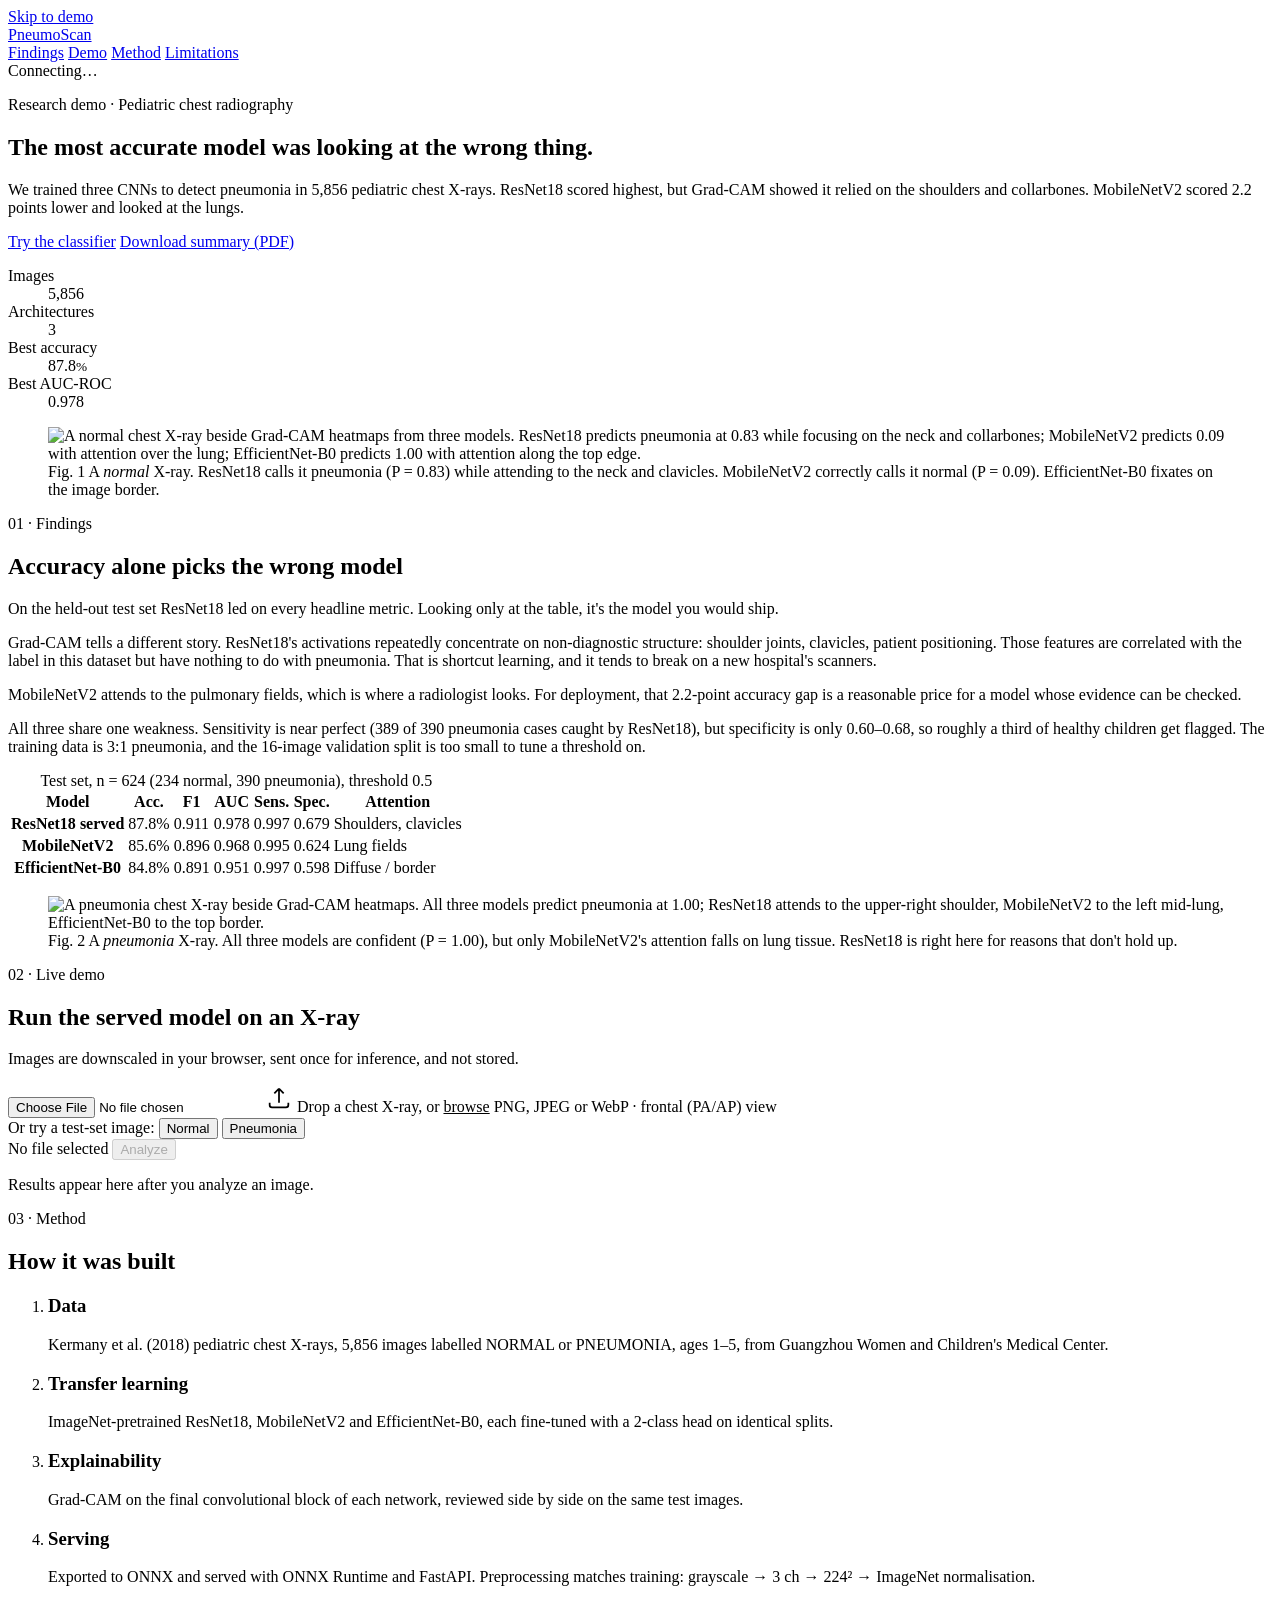
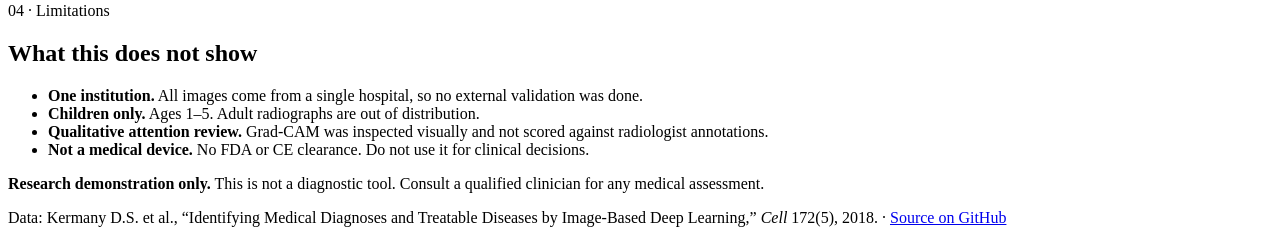
==== public/index.html @ 063555b5 "Ship trained ResNet18, redesign landing page, deploy on Vercel - Replace 7 KB placeholder with the r" ====
<!DOCTYPE html>
<html lang="en">
<head>
    <meta charset="UTF-8">
    <meta name="viewport" content="width=device-width, initial-scale=1">
    <title>PneumoScan — Accuracy vs. Interpretability in Chest X-Ray CNNs</title>
    <meta name="description" content="A comparison of ResNet18, MobileNetV2 and EfficientNet-B0 for pediatric pneumonia screening, and what Grad-CAM reveals about where each model looks.">
    <meta property="og:title" content="The most accurate model was looking at the wrong thing">
    <meta property="og:description" content="ResNet18 vs MobileNetV2 vs EfficientNet-B0 on 5,856 pediatric chest X-rays, audited with Grad-CAM.">
    <meta property="og:image" content="/images/gradcam_normal_example.webp">
    <meta name="theme-color" content="#f6f5f1">
    <link rel="icon" href="data:image/svg+xml,%3Csvg xmlns='http://www.w3.org/2000/svg' viewBox='0 0 32 32'%3E%3Crect width='32' height='32' rx='7' fill='%2316181d'/%3E%3Cpath d='M16 7v18M10 11c-3 2-4 8-2 12M22 11c3 2 4 8 2 12' stroke='%23f6f5f1' stroke-width='2' fill='none' stroke-linecap='round'/%3E%3C/svg%3E">
    <link rel="preconnect" href="https://fonts.googleapis.com">
    <link rel="preconnect" href="https://fonts.gstatic.com" crossorigin>
    <link href="https://fonts.googleapis.com/css2?family=IBM+Plex+Mono:wght@400;500&family=IBM+Plex+Sans:wght@400;500;600&family=Newsreader:opsz,wght@6..72,400;6..72,500&display=swap" rel="stylesheet">
    <link rel="stylesheet" href="/style.css">
</head>
<body>
    <a class="skip" href="#demo">Skip to demo</a>

    <header class="nav">
        <div class="wrap nav-inner">
            <a class="wordmark" href="#top">PneumoScan</a>
            <nav aria-label="Sections">
                <a href="#findings">Findings</a>
                <a href="#demo">Demo</a>
                <a href="#method">Method</a>
                <a href="#limitations">Limitations</a>
            </nav>
            <div class="status" id="status" role="status">
                <span class="dot"></span><span class="status-text">Connecting…</span>
            </div>
        </div>
    </header>

    <main id="top">
        <section class="hero wrap">
            <p class="eyebrow">Research demo · Pediatric chest radiography</p>
            <h1>The most accurate model was looking at the wrong&nbsp;thing.</h1>
            <p class="lede">
                We trained three CNNs to detect pneumonia in 5,856 pediatric chest X-rays.
                ResNet18 scored highest, but Grad-CAM showed it relied on the shoulders and
                collarbones. MobileNetV2 scored 2.2 points lower and looked at the lungs.
            </p>
            <div class="actions">
                <a class="btn btn-primary" href="#demo">Try the classifier</a>
                <a class="btn btn-ghost" href="/project_summary.pdf" download>Download summary (PDF)</a>
            </div>

            <dl class="stats">
                <div><dt>Images</dt><dd>5,856</dd></div>
                <div><dt>Architectures</dt><dd>3</dd></div>
                <div><dt>Best accuracy</dt><dd>87.8<small>%</small></dd></div>
                <div><dt>Best AUC-ROC</dt><dd>0.978</dd></div>
            </dl>
        </section>

        <figure class="figure wrap">
            <div class="plate">
                <img src="/images/gradcam_normal_example.webp" width="2380" height="420"
                     alt="A normal chest X-ray beside Grad-CAM heatmaps from three models. ResNet18 predicts pneumonia at 0.83 while focusing on the neck and collarbones; MobileNetV2 predicts 0.09 with attention over the lung; EfficientNet-B0 predicts 1.00 with attention along the top edge.">
            </div>
            <figcaption>
                <span class="fig-no">Fig. 1</span>
                A <em>normal</em> X-ray. ResNet18 calls it pneumonia (P = 0.83) while attending to the neck and
                clavicles. MobileNetV2 correctly calls it normal (P = 0.09). EfficientNet-B0 fixates on the image border.
            </figcaption>
        </figure>

        <section class="section wrap" id="findings">
            <header class="section-head">
                <p class="eyebrow">01 · Findings</p>
                <h2>Accuracy alone picks the wrong model</h2>
            </header>

            <div class="cols">
                <div class="prose">
                    <p>
                        On the held-out test set ResNet18 led on every headline metric. Looking only
                        at the table, it's the model you would ship.
                    </p>
                    <p>
                        Grad-CAM tells a different story. ResNet18's activations repeatedly concentrate
                        on non-diagnostic structure: shoulder joints, clavicles, patient positioning.
                        Those features are correlated with the label in this dataset but have nothing to
                        do with pneumonia. That is shortcut learning, and it tends to break on a new hospital's scanners.
                    </p>
                    <p>
                        MobileNetV2 attends to the pulmonary fields, which is where a radiologist looks.
                        For deployment, that 2.2-point accuracy gap is a reasonable price for a model
                        whose evidence can be checked.
                    </p>
                    <p>
                        All three share one weakness. Sensitivity is near perfect (389 of 390 pneumonia
                        cases caught by ResNet18), but specificity is only 0.60–0.68, so roughly a third of
                        healthy children get flagged. The training data is 3:1 pneumonia, and the 16-image
                        validation split is too small to tune a threshold on.
                    </p>
                </div>

                <div class="table-scroll">
                    <table>
                        <caption>Test set, n = 624 (234 normal, 390 pneumonia), threshold 0.5</caption>
                        <thead>
                            <tr><th scope="col">Model</th><th scope="col" class="num">Acc.</th><th scope="col" class="num">F1</th><th scope="col" class="num">AUC</th><th scope="col" class="num">Sens.</th><th scope="col" class="num">Spec.</th><th scope="col">Attention</th></tr>
                        </thead>
                        <tbody>
                            <tr>
                                <th scope="row">ResNet18 <span class="tag">served</span></th>
                                <td class="num">87.8%</td><td class="num">0.911</td><td class="num">0.978</td><td class="num">0.997</td><td class="num">0.679</td>
                                <td><span class="pill pill-bad">Shoulders, clavicles</span></td>
                            </tr>
                            <tr>
                                <th scope="row">MobileNetV2</th>
                                <td class="num">85.6%</td><td class="num">0.896</td><td class="num">0.968</td><td class="num">0.995</td><td class="num">0.624</td>
                                <td><span class="pill pill-good">Lung fields</span></td>
                            </tr>
                            <tr>
                                <th scope="row">EfficientNet-B0</th>
                                <td class="num">84.8%</td><td class="num">0.891</td><td class="num">0.951</td><td class="num">0.997</td><td class="num">0.598</td>
                                <td><span class="pill pill-mid">Diffuse / border</span></td>
                            </tr>
                        </tbody>
                    </table>
                </div>
            </div>

            <figure class="figure">
                <div class="plate">
                    <img src="/images/gradcam_pneumonia_example.webp" width="2383" height="486" loading="lazy"
                         alt="A pneumonia chest X-ray beside Grad-CAM heatmaps. All three models predict pneumonia at 1.00; ResNet18 attends to the upper-right shoulder, MobileNetV2 to the left mid-lung, EfficientNet-B0 to the top border.">
                </div>
                <figcaption>
                    <span class="fig-no">Fig. 2</span>
                    A <em>pneumonia</em> X-ray. All three models are confident (P = 1.00), but only MobileNetV2's
                    attention falls on lung tissue. ResNet18 is right here for reasons that don't hold up.
                </figcaption>
            </figure>
        </section>

        <section class="section section-alt" id="demo">
            <div class="wrap">
                <header class="section-head">
                    <p class="eyebrow">02 · Live demo</p>
                    <h2>Run the served model on an X-ray</h2>
                    <p class="section-sub">Images are downscaled in your browser, sent once for inference, and not stored.</p>
                </header>

                <div class="notice" id="placeholder-notice" hidden>
                    <strong>Demo weights.</strong> This deployment runs a lightweight placeholder model, so its outputs
                    don't reflect the trained ResNet18. Treat results as a UI walkthrough.
                </div>

                <div class="demo">
                    <div class="panel">
                        <label class="drop" id="drop" for="file">
                            <input type="file" id="file" accept="image/png,image/jpeg,image/webp">
                            <span class="drop-empty" id="drop-empty">
                                <svg width="28" height="28" viewBox="0 0 24 24" fill="none" stroke="currentColor" stroke-width="1.5" aria-hidden="true"><path d="M12 16V4m0 0-4 4m4-4 4 4M4 16v2a2 2 0 0 0 2 2h12a2 2 0 0 0 2-2v-2"/></svg>
                                <span class="drop-title">Drop a chest X-ray, or <u>browse</u></span>
                                <span class="drop-hint">PNG, JPEG or WebP · frontal (PA/AP) view</span>
                            </span>
                            <img id="preview" alt="Selected X-ray preview" hidden>
                        </label>
                        <div class="samples">
                            <span>Or try a test-set image:</span>
                            <button type="button" class="link-btn" data-sample="normal">Normal</button>
                            <button type="button" class="link-btn" data-sample="pneumonia">Pneumonia</button>
                        </div>
                        <div class="panel-foot">
                            <span class="file-name" id="file-name">No file selected</span>
                            <button type="button" class="btn btn-ghost btn-sm" id="clear" hidden>Clear</button>
                            <button type="button" class="btn btn-primary btn-sm" id="analyze" disabled>Analyze</button>
                        </div>
                    </div>

                    <div class="panel result" id="result" aria-live="polite">
                        <p class="result-empty" id="result-empty">Results appear here after you analyze an image.</p>
                        <div id="result-body" hidden>
                            <p class="result-label">Model output · ResNet18</p>
                            <p class="verdict" id="verdict">—</p>
                            <p class="verdict-note" id="verdict-note"></p>

                            <div class="meter" role="img" id="meter" aria-label="">
                                <div class="meter-track">
                                    <span class="meter-marker" id="meter-marker"></span>
                                </div>
                                <div class="meter-scale"><span style="left:0">0</span><span style="left:35%">0.35</span><span style="left:70%">0.70</span><span style="left:100%">1</span></div>
                            </div>

                            <dl class="probs">
                                <div><dt>P(pneumonia)</dt><dd id="p-pneu">—</dd></div>
                                <div><dt>P(normal)</dt><dd id="p-norm">—</dd></div>
                                <div><dt>Round trip</dt><dd id="latency">—</dd></div>
                            </dl>
                            <p class="fine">Not a diagnosis. Thresholds (0.35 / 0.70) are illustrative and not clinically calibrated.</p>
                        </div>
                        <p class="error" id="error" role="alert" hidden></p>
                    </div>
                </div>
            </div>
        </section>

        <section class="section wrap" id="method">
            <header class="section-head">
                <p class="eyebrow">03 · Method</p>
                <h2>How it was built</h2>
            </header>
            <ol class="steps">
                <li>
                    <h3>Data</h3>
                    <p>Kermany et al. (2018) pediatric chest X-rays, 5,856 images labelled NORMAL or PNEUMONIA, ages 1–5, from Guangzhou Women and Children's Medical Center.</p>
                </li>
                <li>
                    <h3>Transfer learning</h3>
                    <p>ImageNet-pretrained ResNet18, MobileNetV2 and EfficientNet-B0, each fine-tuned with a 2-class head on identical splits.</p>
                </li>
                <li>
                    <h3>Explainability</h3>
                    <p>Grad-CAM on the final convolutional block of each network, reviewed side by side on the same test images.</p>
                </li>
                <li>
                    <h3>Serving</h3>
                    <p>Exported to ONNX and served with ONNX Runtime and FastAPI. Preprocessing matches training: grayscale → 3 ch → 224² → ImageNet normalisation.</p>
                </li>
            </ol>
        </section>

        <section class="section wrap" id="limitations">
            <header class="section-head">
                <p class="eyebrow">04 · Limitations</p>
                <h2>What this does not show</h2>
            </header>
            <ul class="limits">
                <li><strong>One institution.</strong> All images come from a single hospital, so no external validation was done.</li>
                <li><strong>Children only.</strong> Ages 1–5. Adult radiographs are out of distribution.</li>
                <li><strong>Qualitative attention review.</strong> Grad-CAM was inspected visually and not scored against radiologist annotations.</li>
                <li><strong>Not a medical device.</strong> No FDA or CE clearance. Do not use it for clinical decisions.</li>
            </ul>
        </section>
    </main>

    <footer class="footer">
        <div class="wrap footer-inner">
            <p>
                <strong>Research demonstration only.</strong> This is not a diagnostic tool. Consult a qualified clinician for any medical assessment.
            </p>
            <p class="cite">
                Data: Kermany D.S. et al., “Identifying Medical Diagnoses and Treatable Diseases by Image-Based Deep Learning,” <em>Cell</em> 172(5), 2018.
                · <a href="https://github.com/Prathamesh250205/PneumoScan-CNN">Source on GitHub</a>
            </p>
        </div>
    </footer>

    <script src="/script.js"></script>
</body>
</html>
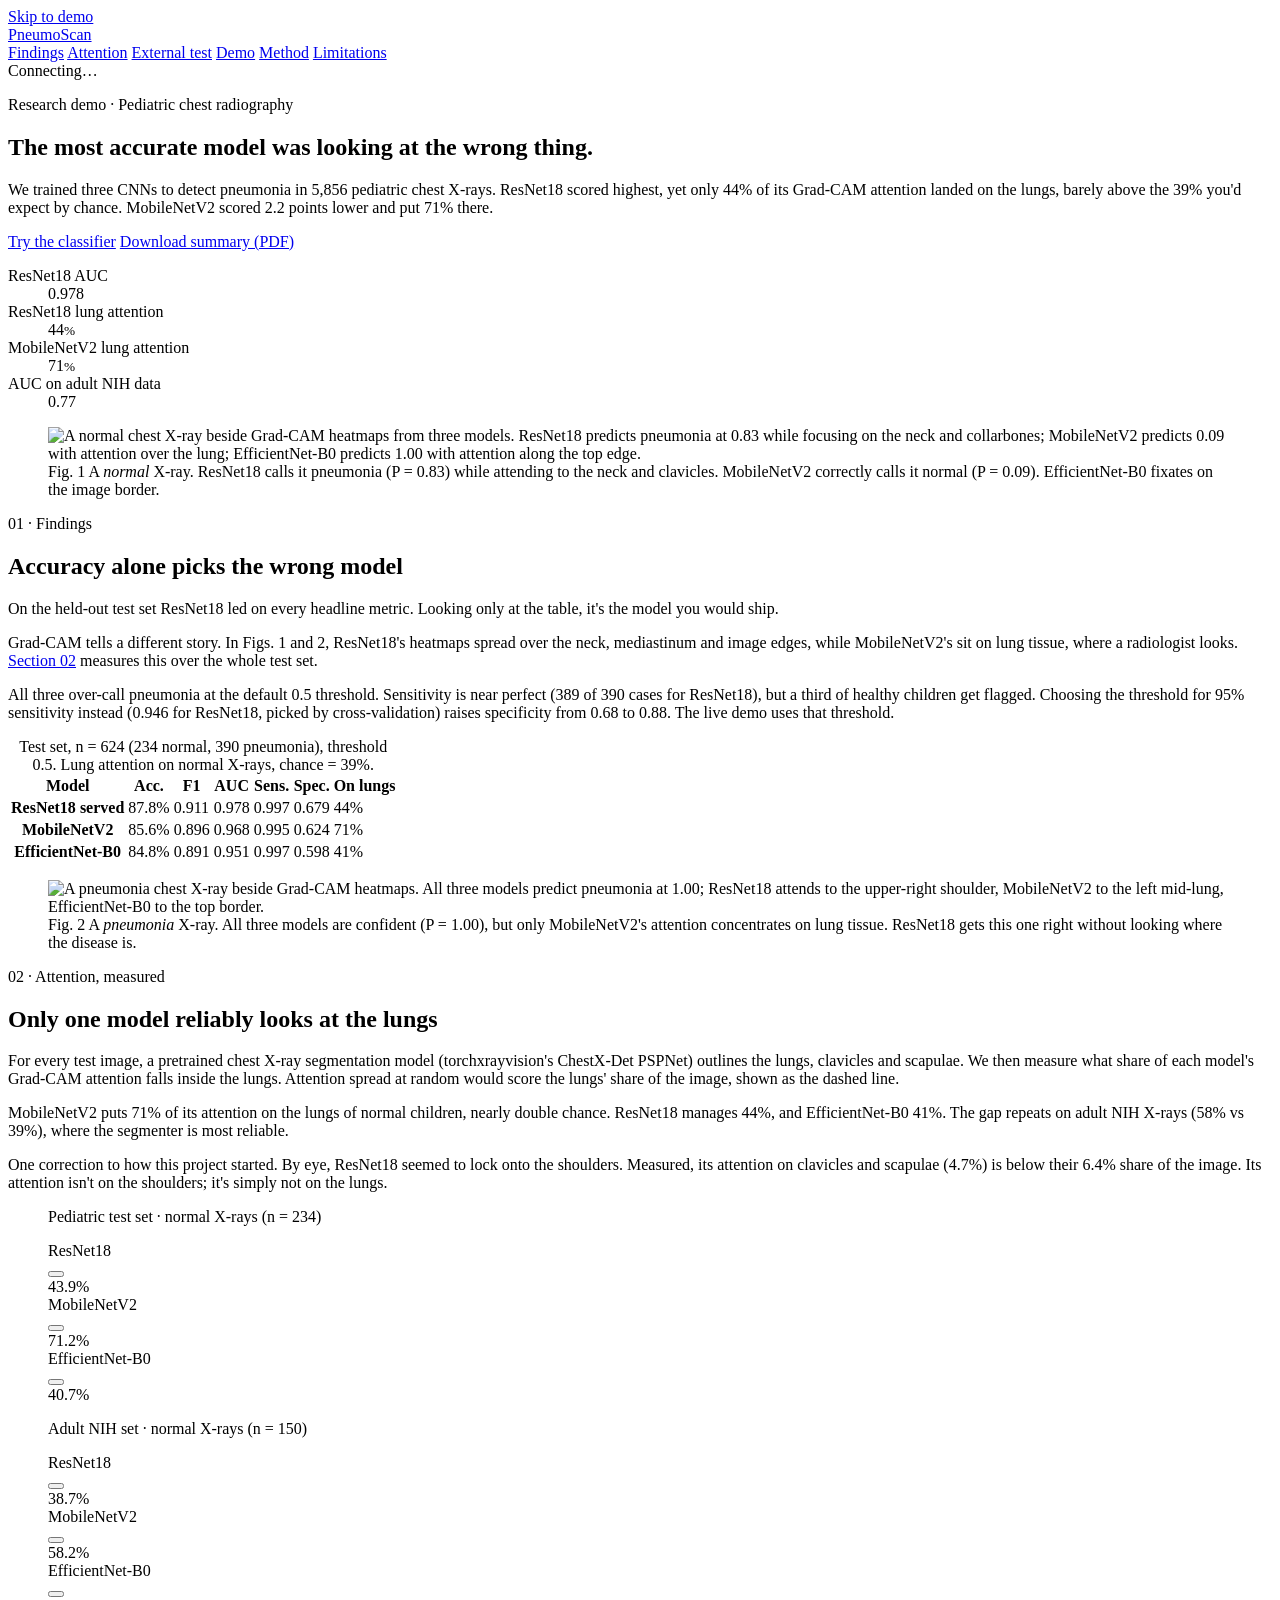
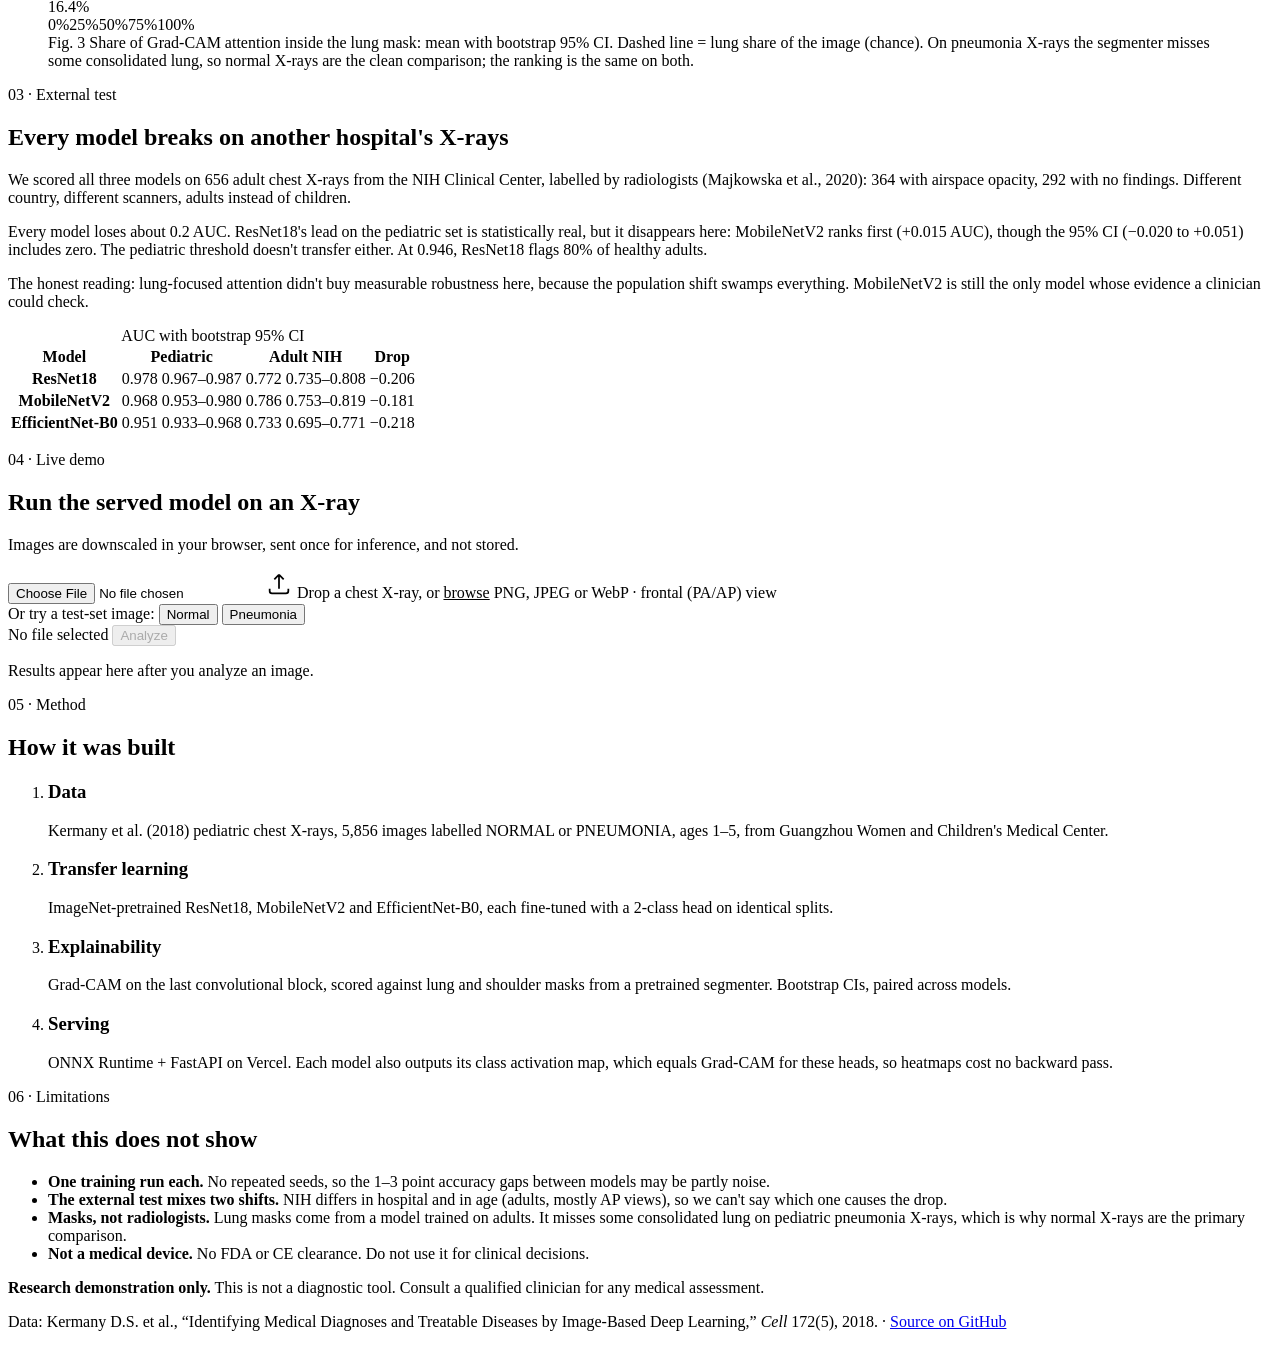
==== commit 63b55ab1: "Measure Grad-CAM lung attention and add NIH external test - scripts/gradcam_overlap.py: share of Gra" ====
--- a/public/index.html
+++ b/public/index.html
@@ -23,6 +23,8 @@
             <a class="wordmark" href="#top">PneumoScan</a>
             <nav aria-label="Sections">
                 <a href="#findings">Findings</a>
+                <a href="#attention">Attention</a>
+                <a href="#external">External test</a>
                 <a href="#demo">Demo</a>
                 <a href="#method">Method</a>
                 <a href="#limitations">Limitations</a>
@@ -39,8 +41,8 @@
             <h1>The most accurate model was looking at the wrong&nbsp;thing.</h1>
             <p class="lede">
                 We trained three CNNs to detect pneumonia in 5,856 pediatric chest X-rays.
-                ResNet18 scored highest, but Grad-CAM showed it relied on the shoulders and
-                collarbones. MobileNetV2 scored 2.2 points lower and looked at the lungs.
+                ResNet18 scored highest, yet only 44% of its Grad-CAM attention landed on the lungs,
+                barely above the 39% you'd expect by chance. MobileNetV2 scored 2.2 points lower and put 71% there.
             </p>
             <div class="actions">
                 <a class="btn btn-primary" href="#demo">Try the classifier</a>
@@ -48,10 +50,10 @@
             </div>
 
             <dl class="stats">
-                <div><dt>Images</dt><dd>5,856</dd></div>
-                <div><dt>Architectures</dt><dd>3</dd></div>
-                <div><dt>Best accuracy</dt><dd>87.8<small>%</small></dd></div>
-                <div><dt>Best AUC-ROC</dt><dd>0.978</dd></div>
+                <div><dt>ResNet18 AUC</dt><dd>0.978</dd></div>
+                <div><dt>ResNet18 lung attention</dt><dd>44<small>%</small></dd></div>
+                <div><dt>MobileNetV2 lung attention</dt><dd>71<small>%</small></dd></div>
+                <div><dt>AUC on adult NIH data</dt><dd>0.77</dd></div>
             </dl>
         </section>
 
@@ -80,45 +82,39 @@
                         at the table, it's the model you would ship.
                     </p>
                     <p>
-                        Grad-CAM tells a different story. ResNet18's activations repeatedly concentrate
-                        on non-diagnostic structure: shoulder joints, clavicles, patient positioning.
-                        Those features are correlated with the label in this dataset but have nothing to
-                        do with pneumonia. That is shortcut learning, and it tends to break on a new hospital's scanners.
-                    </p>
-                    <p>
-                        MobileNetV2 attends to the pulmonary fields, which is where a radiologist looks.
-                        For deployment, that 2.2-point accuracy gap is a reasonable price for a model
-                        whose evidence can be checked.
-                    </p>
-                    <p>
-                        All three share one weakness. Sensitivity is near perfect (389 of 390 pneumonia
-                        cases caught by ResNet18), but specificity is only 0.60–0.68, so roughly a third of
-                        healthy children get flagged. The training data is 3:1 pneumonia, and the 16-image
-                        validation split is too small to tune a threshold on.
+                        Grad-CAM tells a different story. In Figs. 1 and 2, ResNet18's heatmaps spread over the
+                        neck, mediastinum and image edges, while MobileNetV2's sit on lung tissue, where a
+                        radiologist looks. <a href="#attention">Section 02</a> measures this over the whole test set.
+                    </p>
+                    <p>
+                        All three over-call pneumonia at the default 0.5 threshold. Sensitivity is near perfect
+                        (389 of 390 cases for ResNet18), but a third of healthy children get flagged. Choosing the
+                        threshold for 95% sensitivity instead (0.946 for ResNet18, picked by cross-validation)
+                        raises specificity from 0.68 to 0.88. The live demo uses that threshold.
                     </p>
                 </div>
 
                 <div class="table-scroll">
                     <table>
-                        <caption>Test set, n = 624 (234 normal, 390 pneumonia), threshold 0.5</caption>
+                        <caption>Test set, n = 624 (234 normal, 390 pneumonia), threshold 0.5. Lung attention on normal X-rays, chance = 39%.</caption>
                         <thead>
-                            <tr><th scope="col">Model</th><th scope="col" class="num">Acc.</th><th scope="col" class="num">F1</th><th scope="col" class="num">AUC</th><th scope="col" class="num">Sens.</th><th scope="col" class="num">Spec.</th><th scope="col">Attention</th></tr>
+                            <tr><th scope="col">Model</th><th scope="col" class="num">Acc.</th><th scope="col" class="num">F1</th><th scope="col" class="num">AUC</th><th scope="col" class="num">Sens.</th><th scope="col" class="num">Spec.</th><th scope="col" class="num">On lungs</th></tr>
                         </thead>
                         <tbody>
                             <tr>
                                 <th scope="row">ResNet18 <span class="tag">served</span></th>
                                 <td class="num">87.8%</td><td class="num">0.911</td><td class="num">0.978</td><td class="num">0.997</td><td class="num">0.679</td>
-                                <td><span class="pill pill-bad">Shoulders, clavicles</span></td>
+                                <td class="num"><span class="pill pill-bad">44%</span></td>
                             </tr>
                             <tr>
                                 <th scope="row">MobileNetV2</th>
                                 <td class="num">85.6%</td><td class="num">0.896</td><td class="num">0.968</td><td class="num">0.995</td><td class="num">0.624</td>
-                                <td><span class="pill pill-good">Lung fields</span></td>
+                                <td class="num"><span class="pill pill-good">71%</span></td>
                             </tr>
                             <tr>
                                 <th scope="row">EfficientNet-B0</th>
                                 <td class="num">84.8%</td><td class="num">0.891</td><td class="num">0.951</td><td class="num">0.997</td><td class="num">0.598</td>
-                                <td><span class="pill pill-mid">Diffuse / border</span></td>
+                                <td class="num"><span class="pill pill-mid">41%</span></td>
                             </tr>
                         </tbody>
                     </table>
@@ -133,23 +129,148 @@
                 <figcaption>
                     <span class="fig-no">Fig. 2</span>
                     A <em>pneumonia</em> X-ray. All three models are confident (P = 1.00), but only MobileNetV2's
-                    attention falls on lung tissue. ResNet18 is right here for reasons that don't hold up.
+                    attention concentrates on lung tissue. ResNet18 gets this one right without looking where the disease is.
                 </figcaption>
             </figure>
+        </section>
+
+        <section class="section wrap" id="attention">
+            <header class="section-head">
+                <p class="eyebrow">02 · Attention, measured</p>
+                <h2>Only one model reliably looks at the lungs</h2>
+            </header>
+            <div class="cols">
+                <div class="prose">
+                    <p>
+                        For every test image, a pretrained chest X-ray segmentation model (torchxrayvision's
+                        ChestX-Det PSPNet) outlines the lungs, clavicles and scapulae. We then measure what share
+                        of each model's Grad-CAM attention falls inside the lungs. Attention spread at random would
+                        score the lungs' share of the image, shown as the dashed line.
+                    </p>
+                    <p>
+                        MobileNetV2 puts 71% of its attention on the lungs of normal children, nearly double chance.
+                        ResNet18 manages 44%, and EfficientNet-B0 41%. The gap repeats on adult NIH X-rays
+                        (58% vs 39%), where the segmenter is most reliable.
+                    </p>
+                    <p>
+                        One correction to how this project started. By eye, ResNet18 seemed to lock onto the
+                        shoulders. Measured, its attention on clavicles and scapulae (4.7%) is below their 6.4% share
+                        of the image. Its attention isn't on the shoulders; it's simply not on the lungs.
+                    </p>
+                </div>
+                <figure class="dotplot" aria-label="Share of Grad-CAM attention inside the lungs, by model and test set">
+                    <div class="dp-group" style="--chance:38.5%">
+                        <p class="dp-title">Pediatric test set · normal X-rays (n = 234)</p>
+                        <div class="dp-row">
+                            <span class="dp-label">ResNet18</span>
+                            <div class="dp-track">
+                                <span class="dp-ci" style="left:42.8%;width:2.2%"></span>
+                                <button type="button" class="dp-dot" style="left:43.9%" aria-label="ResNet18: 43.9% of attention on the lungs, 95% CI 42.8 to 45.0" data-tip="43.9% · 95% CI 42.8–45.0"></button>
+                            </div>
+                            <span class="dp-val">43.9%</span>
+                        </div>
+                        <div class="dp-row">
+                            <span class="dp-label">MobileNetV2</span>
+                            <div class="dp-track">
+                                <span class="dp-ci" style="left:70.1%;width:2.2%"></span>
+                                <button type="button" class="dp-dot" style="left:71.2%" aria-label="MobileNetV2: 71.2% of attention on the lungs, 95% CI 70.1 to 72.3" data-tip="71.2% · 95% CI 70.1–72.3"></button>
+                            </div>
+                            <span class="dp-val">71.2%</span>
+                        </div>
+                        <div class="dp-row">
+                            <span class="dp-label">EfficientNet-B0</span>
+                            <div class="dp-track">
+                                <span class="dp-ci" style="left:38.1%;width:5.3%"></span>
+                                <button type="button" class="dp-dot" style="left:40.7%" aria-label="EfficientNet-B0: 40.7% of attention on the lungs, 95% CI 38.1 to 43.4" data-tip="40.7% · 95% CI 38.1–43.4"></button>
+                            </div>
+                            <span class="dp-val">40.7%</span>
+                        </div>
+                    </div>
+                    <div class="dp-group" style="--chance:33.4%">
+                        <p class="dp-title">Adult NIH set · normal X-rays (n = 150)</p>
+                        <div class="dp-row">
+                            <span class="dp-label">ResNet18</span>
+                            <div class="dp-track">
+                                <span class="dp-ci" style="left:36.8%;width:3.8%"></span>
+                                <button type="button" class="dp-dot" style="left:38.7%" aria-label="ResNet18: 38.7% of attention on the lungs, 95% CI 36.8 to 40.6" data-tip="38.7% · 95% CI 36.8–40.6"></button>
+                            </div>
+                            <span class="dp-val">38.7%</span>
+                        </div>
+                        <div class="dp-row">
+                            <span class="dp-label">MobileNetV2</span>
+                            <div class="dp-track">
+                                <span class="dp-ci" style="left:56.3%;width:3.7%"></span>
+                                <button type="button" class="dp-dot" style="left:58.2%" aria-label="MobileNetV2: 58.2% of attention on the lungs, 95% CI 56.3 to 60.0" data-tip="58.2% · 95% CI 56.3–60.0"></button>
+                            </div>
+                            <span class="dp-val">58.2%</span>
+                        </div>
+                        <div class="dp-row">
+                            <span class="dp-label">EfficientNet-B0</span>
+                            <div class="dp-track">
+                                <span class="dp-ci" style="left:14.1%;width:4.9%"></span>
+                                <button type="button" class="dp-dot" style="left:16.4%" aria-label="EfficientNet-B0: 16.4% of attention on the lungs, 95% CI 14.1 to 19.0" data-tip="16.4% · 95% CI 14.1–19.0"></button>
+                            </div>
+                            <span class="dp-val">16.4%</span>
+                        </div>
+                    </div>
+                    <div class="dp-axis" aria-hidden="true"><i></i><div class="dp-ticks"><span style="left:0">0%</span><span style="left:25%">25%</span><span style="left:50%">50%</span><span style="left:75%">75%</span><span style="left:100%">100%</span></div><i></i></div>
+                    <figcaption>
+                        <span class="fig-no">Fig. 3</span>
+                        Share of Grad-CAM attention inside the lung mask: mean with bootstrap 95% CI. Dashed line =
+                        lung share of the image (chance). On pneumonia X-rays the segmenter misses some consolidated
+                        lung, so normal X-rays are the clean comparison; the ranking is the same on both.
+                    </figcaption>
+                </figure>
+            </div>
+        </section>
+
+        <section class="section wrap" id="external">
+            <header class="section-head">
+                <p class="eyebrow">03 · External test</p>
+                <h2>Every model breaks on another hospital's X-rays</h2>
+            </header>
+            <div class="cols">
+                <div class="prose">
+                    <p>
+                        We scored all three models on 656 adult chest X-rays from the NIH Clinical Center, labelled
+                        by radiologists (Majkowska et al., 2020): 364 with airspace opacity, 292 with no findings.
+                        Different country, different scanners, adults instead of children.
+                    </p>
+                    <p>
+                        Every model loses about 0.2 AUC. ResNet18's lead on the pediatric set is statistically real,
+                        but it disappears here: MobileNetV2 ranks first (+0.015 AUC), though the 95% CI
+                        (−0.020 to +0.051) includes zero. The pediatric threshold doesn't transfer either. At 0.946,
+                        ResNet18 flags 80% of healthy adults.
+                    </p>
+                    <p>
+                        The honest reading: lung-focused attention didn't buy measurable robustness here, because the
+                        population shift swamps everything. MobileNetV2 is still the only model whose evidence a
+                        clinician could check.
+                    </p>
+                </div>
+                <div class="table-scroll">
+                    <table>
+                        <caption>AUC with bootstrap 95% CI</caption>
+                        <thead>
+                            <tr><th scope="col">Model</th><th scope="col" class="num">Pediatric</th><th scope="col" class="num">Adult NIH</th><th scope="col" class="num">Drop</th></tr>
+                        </thead>
+                        <tbody>
+                            <tr><th scope="row">ResNet18</th><td class="num">0.978 <span class="ci">0.967–0.987</span></td><td class="num">0.772 <span class="ci">0.735–0.808</span></td><td class="num">−0.206</td></tr>
+                            <tr><th scope="row">MobileNetV2</th><td class="num">0.968 <span class="ci">0.953–0.980</span></td><td class="num">0.786 <span class="ci">0.753–0.819</span></td><td class="num">−0.181</td></tr>
+                            <tr><th scope="row">EfficientNet-B0</th><td class="num">0.951 <span class="ci">0.933–0.968</span></td><td class="num">0.733 <span class="ci">0.695–0.771</span></td><td class="num">−0.218</td></tr>
+                        </tbody>
+                    </table>
+                </div>
+            </div>
         </section>
 
         <section class="section section-alt" id="demo">
             <div class="wrap">
                 <header class="section-head">
-                    <p class="eyebrow">02 · Live demo</p>
+                    <p class="eyebrow">04 · Live demo</p>
                     <h2>Run the served model on an X-ray</h2>
                     <p class="section-sub">Images are downscaled in your browser, sent once for inference, and not stored.</p>
                 </header>
-
-                <div class="notice" id="placeholder-notice" hidden>
-                    <strong>Demo weights.</strong> This deployment runs a lightweight placeholder model, so its outputs
-                    don't reflect the trained ResNet18. Treat results as a UI walkthrough.
-                </div>
 
                 <div class="demo">
                     <div class="panel">
@@ -185,7 +306,7 @@
                                 <div class="meter-track">
                                     <span class="meter-marker" id="meter-marker"></span>
                                 </div>
-                                <div class="meter-scale"><span style="left:0">0</span><span style="left:35%">0.35</span><span style="left:70%">0.70</span><span style="left:100%">1</span></div>
+                                <div class="meter-scale"><span style="left:0">0</span><span style="left:50%">0.50</span><span style="left:94.6%">0.946</span><span style="left:100%"></span></div>
                             </div>
 
                             <dl class="probs">
@@ -193,17 +314,32 @@
                                 <div><dt>P(normal)</dt><dd id="p-norm">—</dd></div>
                                 <div><dt>Round trip</dt><dd id="latency">—</dd></div>
                             </dl>
-                            <p class="fine">Not a diagnosis. Thresholds (0.35 / 0.70) are illustrative and not clinically calibrated.</p>
+                            <p class="fine">Not a diagnosis. The 0.946 screening threshold was chosen to keep 95% sensitivity on the test set (cross-validated specificity 0.88).</p>
                         </div>
                         <p class="error" id="error" role="alert" hidden></p>
                     </div>
                 </div>
+
+                <div class="cams" id="cams" hidden>
+                    <h3 class="cams-title">Where each model looked</h3>
+                    <p class="cams-sub">Grad-CAM for each model's own prediction. Red is where the evidence came from. Look for attention on the lung fields versus the shoulders, neck or image edges.</p>
+                    <div class="cams-grid">
+                        <figure class="cam">
+                            <img id="cam-resnet18" alt="ResNet18 Grad-CAM overlay on the uploaded X-ray">
+                            <figcaption><strong>ResNet18</strong> <span>P(pneumonia) <b id="cam-p-resnet18">—</b></span></figcaption>
+                        </figure>
+                        <figure class="cam">
+                            <img id="cam-mobilenet_v2" alt="MobileNetV2 Grad-CAM overlay on the uploaded X-ray">
+                            <figcaption><strong>MobileNetV2</strong> <span>P(pneumonia) <b id="cam-p-mobilenet_v2">—</b></span></figcaption>
+                        </figure>
+                    </div>
+                </div>
             </div>
         </section>
 
         <section class="section wrap" id="method">
             <header class="section-head">
-                <p class="eyebrow">03 · Method</p>
+                <p class="eyebrow">05 · Method</p>
                 <h2>How it was built</h2>
             </header>
             <ol class="steps">
@@ -217,24 +353,24 @@
                 </li>
                 <li>
                     <h3>Explainability</h3>
-                    <p>Grad-CAM on the final convolutional block of each network, reviewed side by side on the same test images.</p>
+                    <p>Grad-CAM on the last convolutional block, scored against lung and shoulder masks from a pretrained segmenter. Bootstrap CIs, paired across models.</p>
                 </li>
                 <li>
                     <h3>Serving</h3>
-                    <p>Exported to ONNX and served with ONNX Runtime and FastAPI. Preprocessing matches training: grayscale → 3 ch → 224² → ImageNet normalisation.</p>
+                    <p>ONNX Runtime + FastAPI on Vercel. Each model also outputs its class activation map, which equals Grad-CAM for these heads, so heatmaps cost no backward pass.</p>
                 </li>
             </ol>
         </section>
 
         <section class="section wrap" id="limitations">
             <header class="section-head">
-                <p class="eyebrow">04 · Limitations</p>
+                <p class="eyebrow">06 · Limitations</p>
                 <h2>What this does not show</h2>
             </header>
             <ul class="limits">
-                <li><strong>One institution.</strong> All images come from a single hospital, so no external validation was done.</li>
-                <li><strong>Children only.</strong> Ages 1–5. Adult radiographs are out of distribution.</li>
-                <li><strong>Qualitative attention review.</strong> Grad-CAM was inspected visually and not scored against radiologist annotations.</li>
+                <li><strong>One training run each.</strong> No repeated seeds, so the 1–3 point accuracy gaps between models may be partly noise.</li>
+                <li><strong>The external test mixes two shifts.</strong> NIH differs in hospital and in age (adults, mostly AP views), so we can't say which one causes the drop.</li>
+                <li><strong>Masks, not radiologists.</strong> Lung masks come from a model trained on adults. It misses some consolidated lung on pediatric pneumonia X-rays, which is why normal X-rays are the primary comparison.</li>
                 <li><strong>Not a medical device.</strong> No FDA or CE clearance. Do not use it for clinical decisions.</li>
             </ul>
         </section>
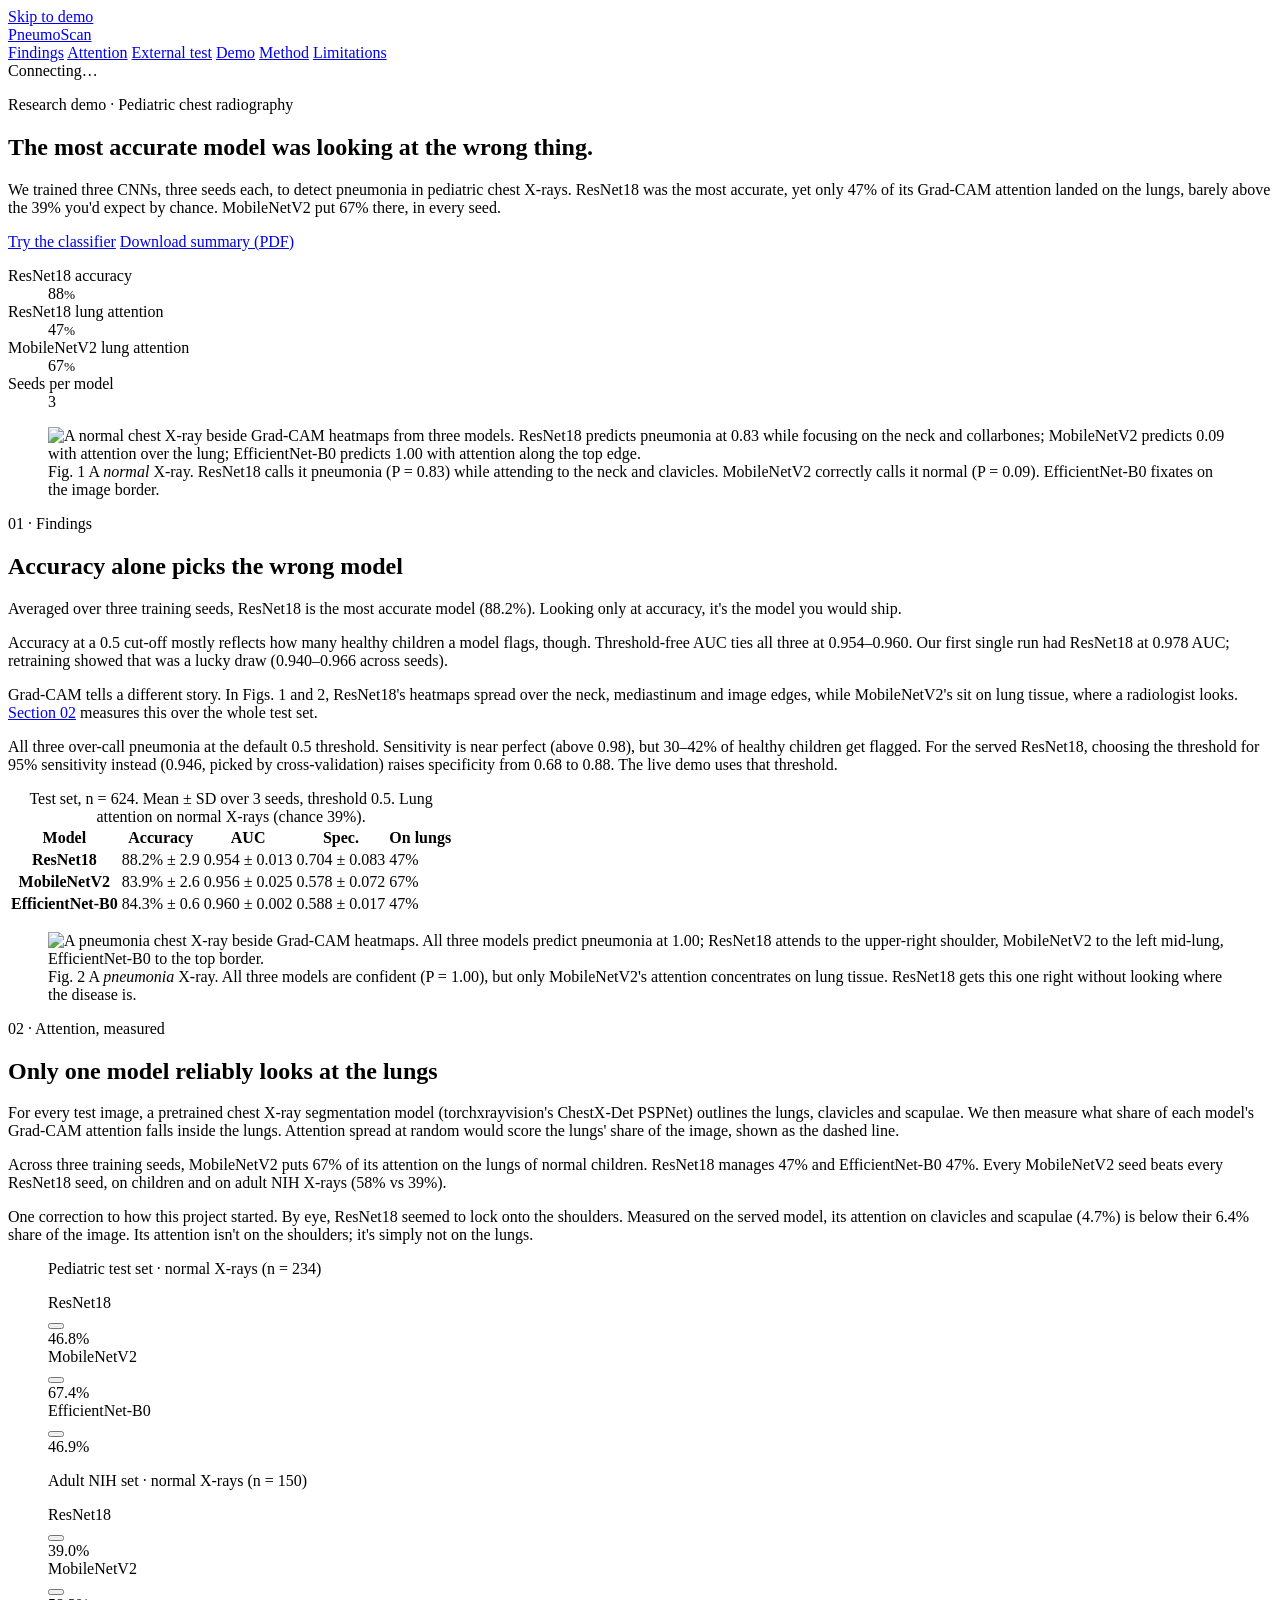
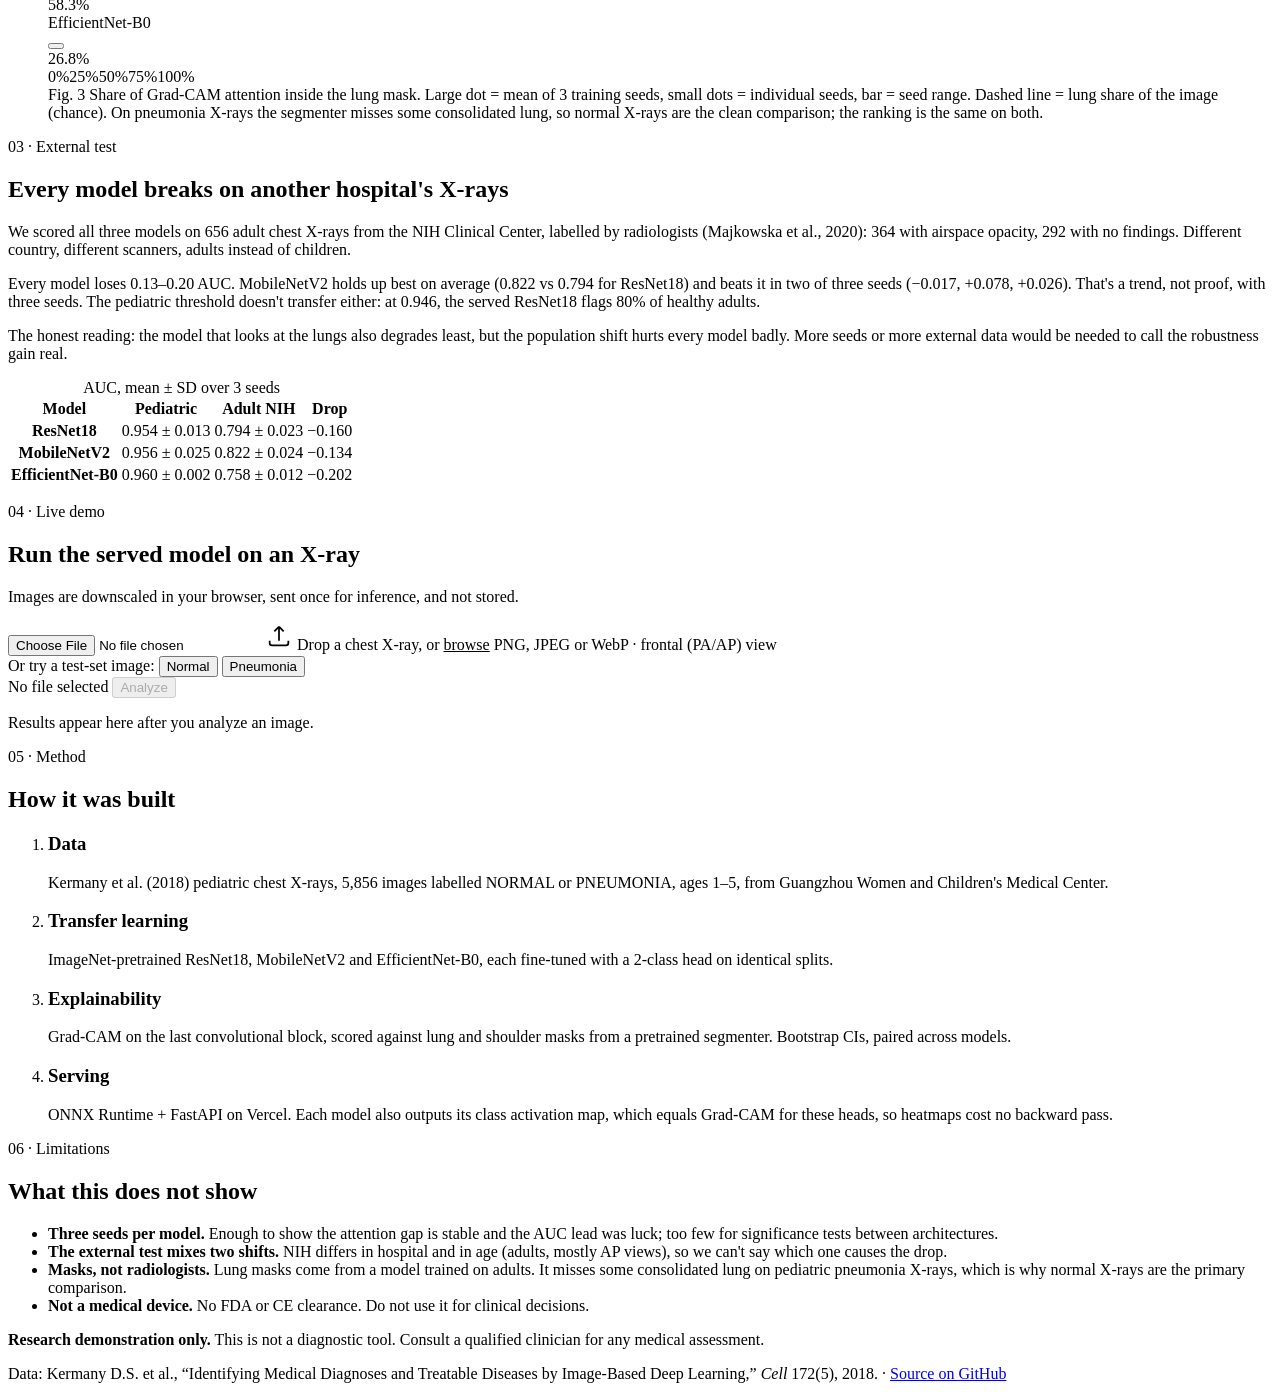
==== commit b2338d24: "Retrain every model with 3 seeds; report mean ± SD - scripts/train_seeds.py + Kaggle notebook: origi" ====
--- a/public/index.html
+++ b/public/index.html
@@ -40,9 +40,9 @@
             <p class="eyebrow">Research demo · Pediatric chest radiography</p>
             <h1>The most accurate model was looking at the wrong&nbsp;thing.</h1>
             <p class="lede">
-                We trained three CNNs to detect pneumonia in 5,856 pediatric chest X-rays.
-                ResNet18 scored highest, yet only 44% of its Grad-CAM attention landed on the lungs,
-                barely above the 39% you'd expect by chance. MobileNetV2 scored 2.2 points lower and put 71% there.
+                We trained three CNNs, three seeds each, to detect pneumonia in pediatric chest X-rays.
+                ResNet18 was the most accurate, yet only 47% of its Grad-CAM attention landed on the lungs,
+                barely above the 39% you'd expect by chance. MobileNetV2 put 67% there, in every seed.
             </p>
             <div class="actions">
                 <a class="btn btn-primary" href="#demo">Try the classifier</a>
@@ -50,10 +50,10 @@
             </div>
 
             <dl class="stats">
-                <div><dt>ResNet18 AUC</dt><dd>0.978</dd></div>
-                <div><dt>ResNet18 lung attention</dt><dd>44<small>%</small></dd></div>
-                <div><dt>MobileNetV2 lung attention</dt><dd>71<small>%</small></dd></div>
-                <div><dt>AUC on adult NIH data</dt><dd>0.77</dd></div>
+                <div><dt>ResNet18 accuracy</dt><dd>88<small>%</small></dd></div>
+                <div><dt>ResNet18 lung attention</dt><dd>47<small>%</small></dd></div>
+                <div><dt>MobileNetV2 lung attention</dt><dd>67<small>%</small></dd></div>
+                <div><dt>Seeds per model</dt><dd>3</dd></div>
             </dl>
         </section>
 
@@ -78,8 +78,13 @@
             <div class="cols">
                 <div class="prose">
                     <p>
-                        On the held-out test set ResNet18 led on every headline metric. Looking only
-                        at the table, it's the model you would ship.
+                        Averaged over three training seeds, ResNet18 is the most accurate model (88.2%). Looking
+                        only at accuracy, it's the model you would ship.
+                    </p>
+                    <p>
+                        Accuracy at a 0.5 cut-off mostly reflects how many healthy children a model flags, though.
+                        Threshold-free AUC ties all three at 0.954–0.960. Our first single run had ResNet18 at
+                        0.978 AUC; retraining showed that was a lucky draw (0.940–0.966 across seeds).
                     </p>
                     <p>
                         Grad-CAM tells a different story. In Figs. 1 and 2, ResNet18's heatmaps spread over the
@@ -88,33 +93,33 @@
                     </p>
                     <p>
                         All three over-call pneumonia at the default 0.5 threshold. Sensitivity is near perfect
-                        (389 of 390 cases for ResNet18), but a third of healthy children get flagged. Choosing the
-                        threshold for 95% sensitivity instead (0.946 for ResNet18, picked by cross-validation)
+                        (above 0.98), but 30–42% of healthy children get flagged. For the served ResNet18,
+                        choosing the threshold for 95% sensitivity instead (0.946, picked by cross-validation)
                         raises specificity from 0.68 to 0.88. The live demo uses that threshold.
                     </p>
                 </div>
 
                 <div class="table-scroll">
                     <table>
-                        <caption>Test set, n = 624 (234 normal, 390 pneumonia), threshold 0.5. Lung attention on normal X-rays, chance = 39%.</caption>
+                        <caption>Test set, n = 624. Mean ± SD over 3 seeds, threshold 0.5. Lung attention on normal X-rays (chance 39%).</caption>
                         <thead>
-                            <tr><th scope="col">Model</th><th scope="col" class="num">Acc.</th><th scope="col" class="num">F1</th><th scope="col" class="num">AUC</th><th scope="col" class="num">Sens.</th><th scope="col" class="num">Spec.</th><th scope="col" class="num">On lungs</th></tr>
+                            <tr><th scope="col">Model</th><th scope="col" class="num">Accuracy</th><th scope="col" class="num">AUC</th><th scope="col" class="num">Spec.</th><th scope="col" class="num">On lungs</th></tr>
                         </thead>
                         <tbody>
                             <tr>
-                                <th scope="row">ResNet18 <span class="tag">served</span></th>
-                                <td class="num">87.8%</td><td class="num">0.911</td><td class="num">0.978</td><td class="num">0.997</td><td class="num">0.679</td>
-                                <td class="num"><span class="pill pill-bad">44%</span></td>
+                                <th scope="row">ResNet18</th>
+                                <td class="num">88.2% <span class="ci">± 2.9</span></td><td class="num">0.954 <span class="ci">± 0.013</span></td><td class="num">0.704 <span class="ci">± 0.083</span></td>
+                                <td class="num"><span class="pill pill-bad">47%</span></td>
                             </tr>
                             <tr>
                                 <th scope="row">MobileNetV2</th>
-                                <td class="num">85.6%</td><td class="num">0.896</td><td class="num">0.968</td><td class="num">0.995</td><td class="num">0.624</td>
-                                <td class="num"><span class="pill pill-good">71%</span></td>
+                                <td class="num">83.9% <span class="ci">± 2.6</span></td><td class="num">0.956 <span class="ci">± 0.025</span></td><td class="num">0.578 <span class="ci">± 0.072</span></td>
+                                <td class="num"><span class="pill pill-good">67%</span></td>
                             </tr>
                             <tr>
                                 <th scope="row">EfficientNet-B0</th>
-                                <td class="num">84.8%</td><td class="num">0.891</td><td class="num">0.951</td><td class="num">0.997</td><td class="num">0.598</td>
-                                <td class="num"><span class="pill pill-mid">41%</span></td>
+                                <td class="num">84.3% <span class="ci">± 0.6</span></td><td class="num">0.960 <span class="ci">± 0.002</span></td><td class="num">0.588 <span class="ci">± 0.017</span></td>
+                                <td class="num"><span class="pill pill-mid">47%</span></td>
                             </tr>
                         </tbody>
                     </table>
@@ -148,13 +153,13 @@
                         score the lungs' share of the image, shown as the dashed line.
                     </p>
                     <p>
-                        MobileNetV2 puts 71% of its attention on the lungs of normal children, nearly double chance.
-                        ResNet18 manages 44%, and EfficientNet-B0 41%. The gap repeats on adult NIH X-rays
-                        (58% vs 39%), where the segmenter is most reliable.
+                        Across three training seeds, MobileNetV2 puts 67% of its attention on the lungs of normal
+                        children. ResNet18 manages 47% and EfficientNet-B0 47%. Every MobileNetV2 seed beats every
+                        ResNet18 seed, on children and on adult NIH X-rays (58% vs 39%).
                     </p>
                     <p>
                         One correction to how this project started. By eye, ResNet18 seemed to lock onto the
-                        shoulders. Measured, its attention on clavicles and scapulae (4.7%) is below their 6.4% share
+                        shoulders. Measured on the served model, its attention on clavicles and scapulae (4.7%) is below their 6.4% share
                         of the image. Its attention isn't on the shoulders; it's simply not on the lungs.
                     </p>
                 </div>
@@ -164,26 +169,26 @@
                         <div class="dp-row">
                             <span class="dp-label">ResNet18</span>
                             <div class="dp-track">
-                                <span class="dp-ci" style="left:42.8%;width:2.2%"></span>
-                                <button type="button" class="dp-dot" style="left:43.9%" aria-label="ResNet18: 43.9% of attention on the lungs, 95% CI 42.8 to 45.0" data-tip="43.9% · 95% CI 42.8–45.0"></button>
-                            </div>
-                            <span class="dp-val">43.9%</span>
+                                <span class="dp-ci" style="left:41.0%;width:10.8%"></span><span class="dp-seed" style="left:47.8%"></span><span class="dp-seed" style="left:41.0%"></span><span class="dp-seed" style="left:51.8%"></span>
+                                <button type="button" class="dp-dot" style="left:46.8%" aria-label="ResNet18: mean 46.8% · seeds 47.8, 41.0, 51.8" data-tip="mean 46.8% · seeds 47.8, 41.0, 51.8"></button>
+                            </div>
+                            <span class="dp-val">46.8%</span>
                         </div>
                         <div class="dp-row">
                             <span class="dp-label">MobileNetV2</span>
                             <div class="dp-track">
-                                <span class="dp-ci" style="left:70.1%;width:2.2%"></span>
-                                <button type="button" class="dp-dot" style="left:71.2%" aria-label="MobileNetV2: 71.2% of attention on the lungs, 95% CI 70.1 to 72.3" data-tip="71.2% · 95% CI 70.1–72.3"></button>
-                            </div>
-                            <span class="dp-val">71.2%</span>
+                                <span class="dp-ci" style="left:63.3%;width:7.0%"></span><span class="dp-seed" style="left:68.6%"></span><span class="dp-seed" style="left:63.3%"></span><span class="dp-seed" style="left:70.3%"></span>
+                                <button type="button" class="dp-dot" style="left:67.4%" aria-label="MobileNetV2: mean 67.4% · seeds 68.6, 63.3, 70.3" data-tip="mean 67.4% · seeds 68.6, 63.3, 70.3"></button>
+                            </div>
+                            <span class="dp-val">67.4%</span>
                         </div>
                         <div class="dp-row">
                             <span class="dp-label">EfficientNet-B0</span>
                             <div class="dp-track">
-                                <span class="dp-ci" style="left:38.1%;width:5.3%"></span>
-                                <button type="button" class="dp-dot" style="left:40.7%" aria-label="EfficientNet-B0: 40.7% of attention on the lungs, 95% CI 38.1 to 43.4" data-tip="40.7% · 95% CI 38.1–43.4"></button>
-                            </div>
-                            <span class="dp-val">40.7%</span>
+                                <span class="dp-ci" style="left:41.8%;width:13.2%"></span><span class="dp-seed" style="left:55.0%"></span><span class="dp-seed" style="left:41.8%"></span><span class="dp-seed" style="left:43.9%"></span>
+                                <button type="button" class="dp-dot" style="left:46.9%" aria-label="EfficientNet-B0: mean 46.9% · seeds 55.0, 41.8, 43.9" data-tip="mean 46.9% · seeds 55.0, 41.8, 43.9"></button>
+                            </div>
+                            <span class="dp-val">46.9%</span>
                         </div>
                     </div>
                     <div class="dp-group" style="--chance:33.4%">
@@ -191,32 +196,33 @@
                         <div class="dp-row">
                             <span class="dp-label">ResNet18</span>
                             <div class="dp-track">
-                                <span class="dp-ci" style="left:36.8%;width:3.8%"></span>
-                                <button type="button" class="dp-dot" style="left:38.7%" aria-label="ResNet18: 38.7% of attention on the lungs, 95% CI 36.8 to 40.6" data-tip="38.7% · 95% CI 36.8–40.6"></button>
-                            </div>
-                            <span class="dp-val">38.7%</span>
+                                <span class="dp-ci" style="left:34.2%;width:10.5%"></span><span class="dp-seed" style="left:38.2%"></span><span class="dp-seed" style="left:34.2%"></span><span class="dp-seed" style="left:44.7%"></span>
+                                <button type="button" class="dp-dot" style="left:39.0%" aria-label="ResNet18: mean 39.0% · seeds 38.2, 34.2, 44.7" data-tip="mean 39.0% · seeds 38.2, 34.2, 44.7"></button>
+                            </div>
+                            <span class="dp-val">39.0%</span>
                         </div>
                         <div class="dp-row">
                             <span class="dp-label">MobileNetV2</span>
                             <div class="dp-track">
-                                <span class="dp-ci" style="left:56.3%;width:3.7%"></span>
-                                <button type="button" class="dp-dot" style="left:58.2%" aria-label="MobileNetV2: 58.2% of attention on the lungs, 95% CI 56.3 to 60.0" data-tip="58.2% · 95% CI 56.3–60.0"></button>
-                            </div>
-                            <span class="dp-val">58.2%</span>
+                                <span class="dp-ci" style="left:55.7%;width:4.4%"></span><span class="dp-seed" style="left:55.7%"></span><span class="dp-seed" style="left:60.1%"></span><span class="dp-seed" style="left:59.1%"></span>
+                                <button type="button" class="dp-dot" style="left:58.3%" aria-label="MobileNetV2: mean 58.3% · seeds 55.7, 60.1, 59.1" data-tip="mean 58.3% · seeds 55.7, 60.1, 59.1"></button>
+                            </div>
+                            <span class="dp-val">58.3%</span>
                         </div>
                         <div class="dp-row">
                             <span class="dp-label">EfficientNet-B0</span>
                             <div class="dp-track">
-                                <span class="dp-ci" style="left:14.1%;width:4.9%"></span>
-                                <button type="button" class="dp-dot" style="left:16.4%" aria-label="EfficientNet-B0: 16.4% of attention on the lungs, 95% CI 14.1 to 19.0" data-tip="16.4% · 95% CI 14.1–19.0"></button>
-                            </div>
-                            <span class="dp-val">16.4%</span>
+                                <span class="dp-ci" style="left:16.7%;width:27.4%"></span><span class="dp-seed" style="left:44.1%"></span><span class="dp-seed" style="left:16.7%"></span><span class="dp-seed" style="left:19.7%"></span>
+                                <button type="button" class="dp-dot" style="left:26.8%" aria-label="EfficientNet-B0: mean 26.8% · seeds 44.1, 16.7, 19.7" data-tip="mean 26.8% · seeds 44.1, 16.7, 19.7"></button>
+                            </div>
+                            <span class="dp-val">26.8%</span>
                         </div>
                     </div>
                     <div class="dp-axis" aria-hidden="true"><i></i><div class="dp-ticks"><span style="left:0">0%</span><span style="left:25%">25%</span><span style="left:50%">50%</span><span style="left:75%">75%</span><span style="left:100%">100%</span></div><i></i></div>
                     <figcaption>
                         <span class="fig-no">Fig. 3</span>
-                        Share of Grad-CAM attention inside the lung mask: mean with bootstrap 95% CI. Dashed line =
+                        Share of Grad-CAM attention inside the lung mask. Large dot = mean of 3 training seeds, small
+                        dots = individual seeds, bar = seed range. Dashed line =
                         lung share of the image (chance). On pneumonia X-rays the segmenter misses some consolidated
                         lung, so normal X-rays are the clean comparison; the ranking is the same on both.
                     </figcaption>
@@ -237,27 +243,27 @@
                         Different country, different scanners, adults instead of children.
                     </p>
                     <p>
-                        Every model loses about 0.2 AUC. ResNet18's lead on the pediatric set is statistically real,
-                        but it disappears here: MobileNetV2 ranks first (+0.015 AUC), though the 95% CI
-                        (−0.020 to +0.051) includes zero. The pediatric threshold doesn't transfer either. At 0.946,
+                        Every model loses 0.13–0.20 AUC. MobileNetV2 holds up best on average (0.822 vs 0.794 for
+                        ResNet18) and beats it in two of three seeds (−0.017, +0.078, +0.026). That's a trend, not
+                        proof, with three seeds. The pediatric threshold doesn't transfer either: at 0.946, the served
                         ResNet18 flags 80% of healthy adults.
                     </p>
                     <p>
-                        The honest reading: lung-focused attention didn't buy measurable robustness here, because the
-                        population shift swamps everything. MobileNetV2 is still the only model whose evidence a
-                        clinician could check.
+                        The honest reading: the model that looks at the lungs also degrades least, but the
+                        population shift hurts every model badly. More seeds or more external data would be needed
+                        to call the robustness gain real.
                     </p>
                 </div>
                 <div class="table-scroll">
                     <table>
-                        <caption>AUC with bootstrap 95% CI</caption>
+                        <caption>AUC, mean ± SD over 3 seeds</caption>
                         <thead>
                             <tr><th scope="col">Model</th><th scope="col" class="num">Pediatric</th><th scope="col" class="num">Adult NIH</th><th scope="col" class="num">Drop</th></tr>
                         </thead>
                         <tbody>
-                            <tr><th scope="row">ResNet18</th><td class="num">0.978 <span class="ci">0.967–0.987</span></td><td class="num">0.772 <span class="ci">0.735–0.808</span></td><td class="num">−0.206</td></tr>
-                            <tr><th scope="row">MobileNetV2</th><td class="num">0.968 <span class="ci">0.953–0.980</span></td><td class="num">0.786 <span class="ci">0.753–0.819</span></td><td class="num">−0.181</td></tr>
-                            <tr><th scope="row">EfficientNet-B0</th><td class="num">0.951 <span class="ci">0.933–0.968</span></td><td class="num">0.733 <span class="ci">0.695–0.771</span></td><td class="num">−0.218</td></tr>
+                            <tr><th scope="row">ResNet18</th><td class="num">0.954 <span class="ci">± 0.013</span></td><td class="num">0.794 <span class="ci">± 0.023</span></td><td class="num">−0.160</td></tr>
+                            <tr><th scope="row">MobileNetV2</th><td class="num">0.956 <span class="ci">± 0.025</span></td><td class="num">0.822 <span class="ci">± 0.024</span></td><td class="num">−0.134</td></tr>
+                            <tr><th scope="row">EfficientNet-B0</th><td class="num">0.960 <span class="ci">± 0.002</span></td><td class="num">0.758 <span class="ci">± 0.012</span></td><td class="num">−0.202</td></tr>
                         </tbody>
                     </table>
                 </div>
@@ -368,7 +374,7 @@
                 <h2>What this does not show</h2>
             </header>
             <ul class="limits">
-                <li><strong>One training run each.</strong> No repeated seeds, so the 1–3 point accuracy gaps between models may be partly noise.</li>
+                <li><strong>Three seeds per model.</strong> Enough to show the attention gap is stable and the AUC lead was luck; too few for significance tests between architectures.</li>
                 <li><strong>The external test mixes two shifts.</strong> NIH differs in hospital and in age (adults, mostly AP views), so we can't say which one causes the drop.</li>
                 <li><strong>Masks, not radiologists.</strong> Lung masks come from a model trained on adults. It misses some consolidated lung on pediatric pneumonia X-rays, which is why normal X-rays are the primary comparison.</li>
                 <li><strong>Not a medical device.</strong> No FDA or CE clearance. Do not use it for clinical decisions.</li>
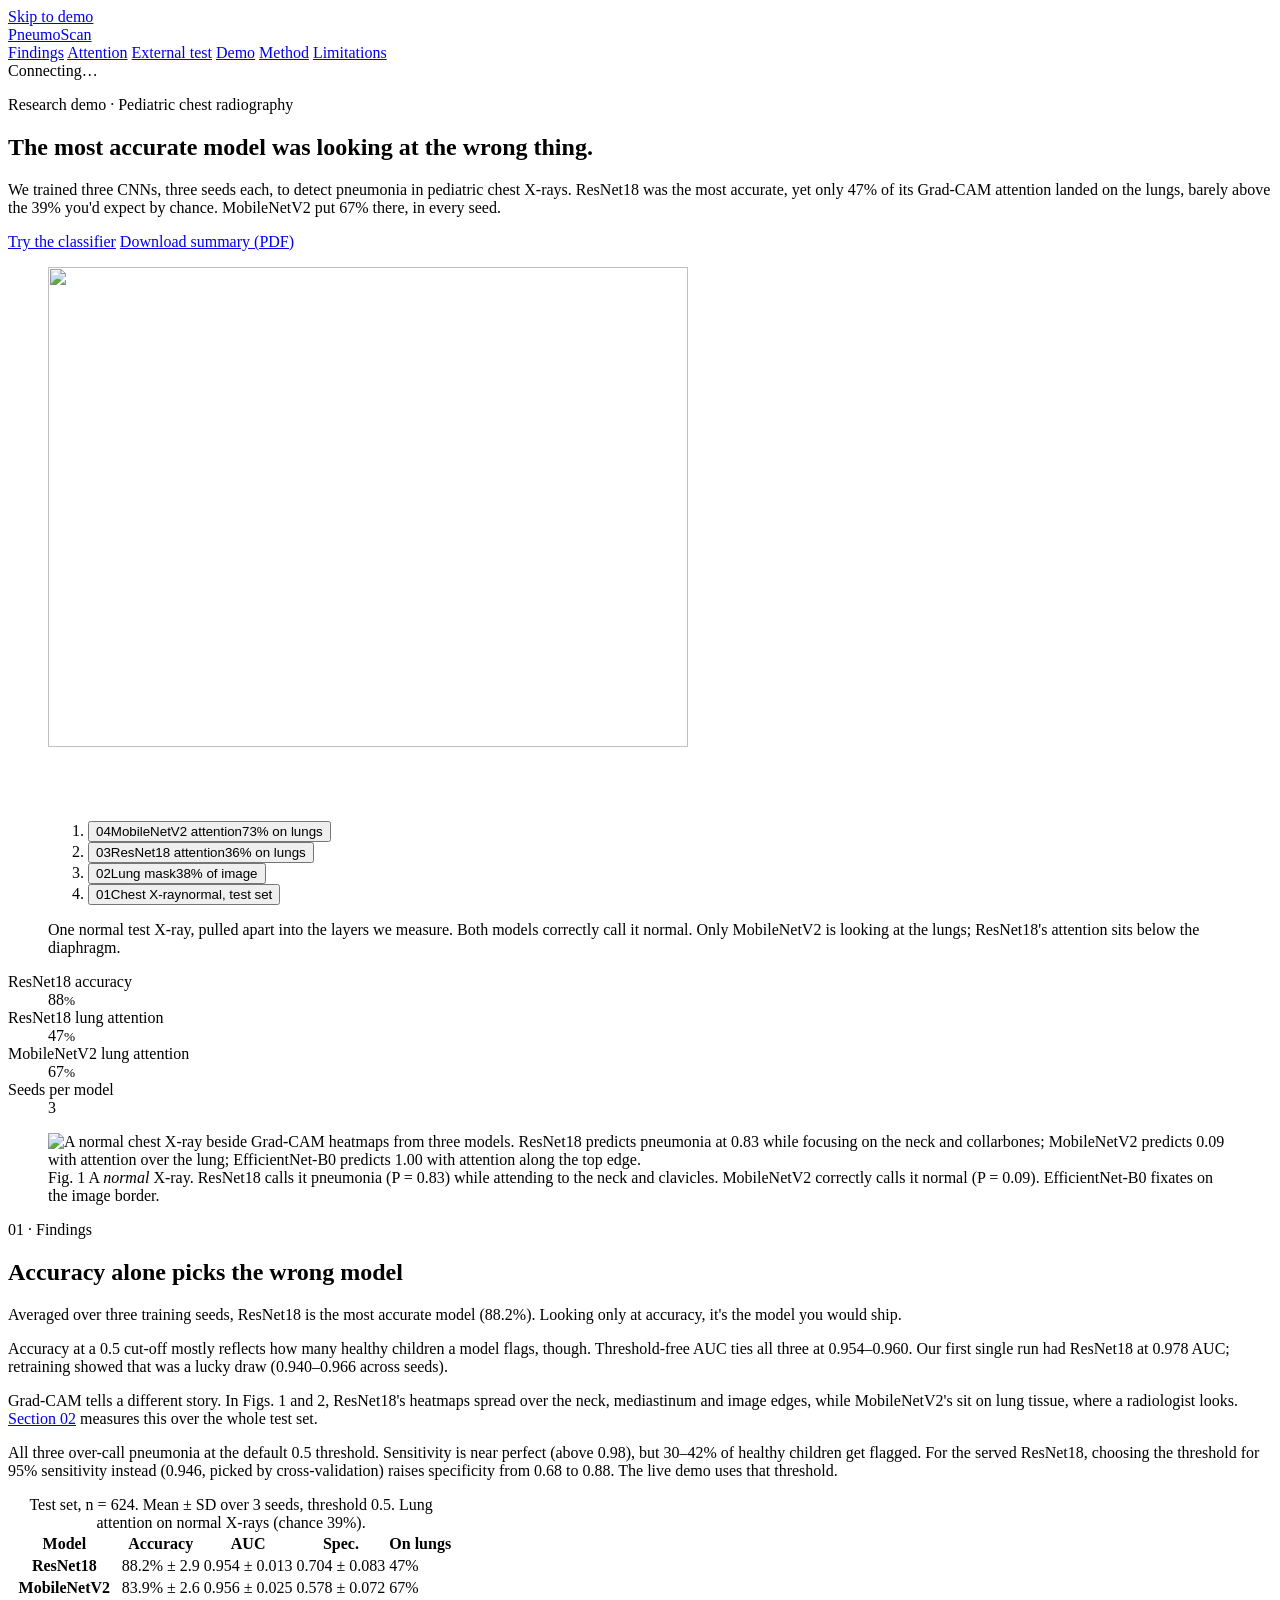
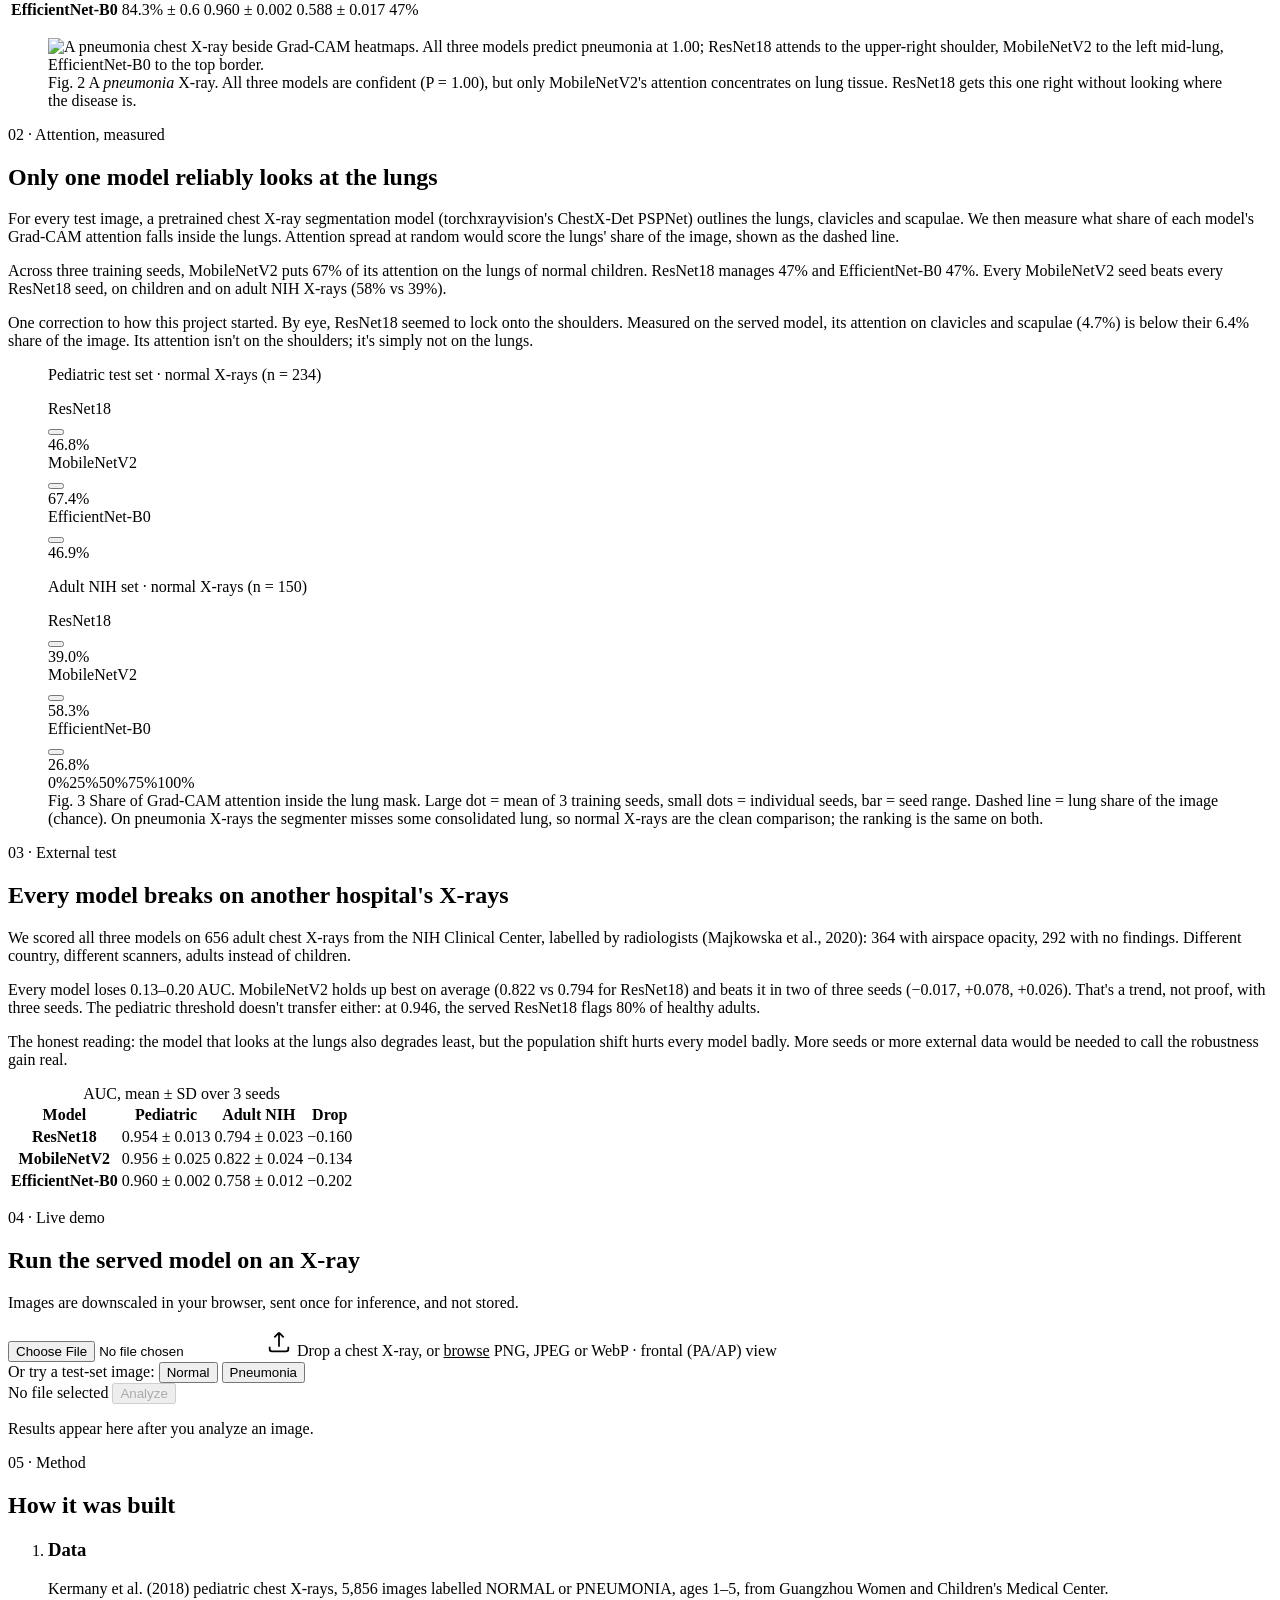
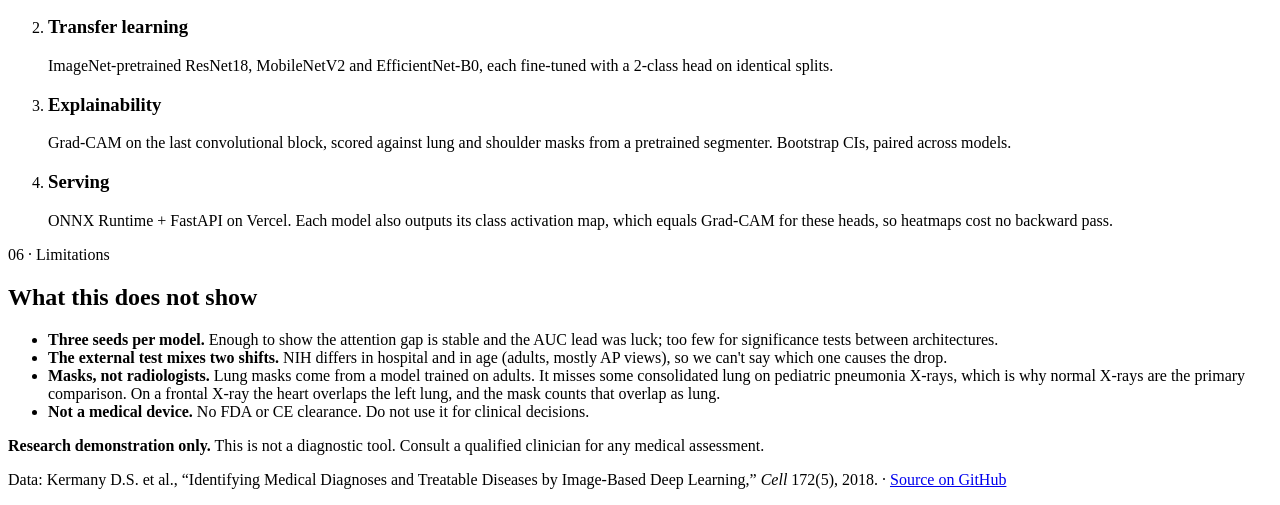
==== commit 97a09752: "Landing page: 3D exploded view of the measurement, scroll motion - Hero shows one normal test X-ray " ====
--- a/public/index.html
+++ b/public/index.html
@@ -7,13 +7,14 @@
     <meta name="description" content="A comparison of ResNet18, MobileNetV2 and EfficientNet-B0 for pediatric pneumonia screening, and what Grad-CAM reveals about where each model looks.">
     <meta property="og:title" content="The most accurate model was looking at the wrong thing">
     <meta property="og:description" content="ResNet18 vs MobileNetV2 vs EfficientNet-B0 on 5,856 pediatric chest X-rays, audited with Grad-CAM.">
-    <meta property="og:image" content="/images/gradcam_normal_example.webp">
+    <meta property="og:image" content="/images/og.png">
     <meta name="theme-color" content="#f6f5f1">
     <link rel="icon" href="data:image/svg+xml,%3Csvg xmlns='http://www.w3.org/2000/svg' viewBox='0 0 32 32'%3E%3Crect width='32' height='32' rx='7' fill='%2316181d'/%3E%3Cpath d='M16 7v18M10 11c-3 2-4 8-2 12M22 11c3 2 4 8 2 12' stroke='%23f6f5f1' stroke-width='2' fill='none' stroke-linecap='round'/%3E%3C/svg%3E">
     <link rel="preconnect" href="https://fonts.googleapis.com">
     <link rel="preconnect" href="https://fonts.gstatic.com" crossorigin>
     <link href="https://fonts.googleapis.com/css2?family=IBM+Plex+Mono:wght@400;500&family=IBM+Plex+Sans:wght@400;500;600&family=Newsreader:opsz,wght@6..72,400;6..72,500&display=swap" rel="stylesheet">
     <link rel="stylesheet" href="/style.css">
+    <script>document.documentElement.classList.add('js')</script>
 </head>
 <body>
     <a class="skip" href="#demo">Skip to demo</a>
@@ -37,22 +38,45 @@
 
     <main id="top">
         <section class="hero wrap">
-            <p class="eyebrow">Research demo · Pediatric chest radiography</p>
-            <h1>The most accurate model was looking at the wrong&nbsp;thing.</h1>
-            <p class="lede">
-                We trained three CNNs, three seeds each, to detect pneumonia in pediatric chest X-rays.
-                ResNet18 was the most accurate, yet only 47% of its Grad-CAM attention landed on the lungs,
-                barely above the 39% you'd expect by chance. MobileNetV2 put 67% there, in every seed.
-            </p>
-            <div class="actions">
-                <a class="btn btn-primary" href="#demo">Try the classifier</a>
-                <a class="btn btn-ghost" href="/project_summary.pdf" download>Download summary (PDF)</a>
+            <div class="hero-grid">
+                <div class="hero-copy">
+                    <p class="eyebrow">Research demo · Pediatric chest radiography</p>
+                    <h1>The most accurate model was looking at the wrong&nbsp;thing.</h1>
+                    <p class="lede">
+                        We trained three CNNs, three seeds each, to detect pneumonia in pediatric chest X-rays.
+                        ResNet18 was the most accurate, yet only 47% of its Grad-CAM attention landed on the lungs,
+                        barely above the 39% you'd expect by chance. MobileNetV2 put 67% there, in every seed.
+                    </p>
+                    <div class="actions">
+                        <a class="btn btn-primary" href="#demo">Try the classifier</a>
+                        <a class="btn btn-ghost" href="/project_summary.pdf" download>Download summary (PDF)</a>
+                    </div>
+                </div>
+
+                <figure class="stage" id="stage" aria-labelledby="stage-cap">
+                    <div class="stack" aria-hidden="true">
+                        <div class="sheet sheet-base" style="--i:0" data-layer="xray"><img src="/images/hero/xray.webp" width="640" height="480" alt=""></div>
+                        <div class="sheet" style="--i:1" data-layer="lungs"><img class="ghost" src="/images/hero/xray.webp" alt=""><img src="/images/hero/lungs.webp" alt=""></div>
+                        <div class="sheet" style="--i:2" data-layer="resnet18"><img class="ghost" src="/images/hero/xray.webp" alt=""><img src="/images/hero/cam_resnet18.webp" alt=""></div>
+                        <div class="sheet" style="--i:3" data-layer="mobilenet_v2"><img class="ghost" src="/images/hero/xray.webp" alt=""><img src="/images/hero/cam_mobilenet_v2.webp" alt=""></div>
+                    </div>
+                    <ol class="legend">
+                        <li><button type="button" data-layer="mobilenet_v2"><span class="n">04</span><span class="k">MobileNetV2 attention</span><span class="v good">73% on lungs</span></button></li>
+                        <li><button type="button" data-layer="resnet18"><span class="n">03</span><span class="k">ResNet18 attention</span><span class="v bad">36% on lungs</span></button></li>
+                        <li><button type="button" data-layer="lungs"><span class="n">02</span><span class="k">Lung mask</span><span class="v">38% of image</span></button></li>
+                        <li><button type="button" data-layer="xray"><span class="n">01</span><span class="k">Chest X-ray</span><span class="v">normal, test set</span></button></li>
+                    </ol>
+                    <figcaption id="stage-cap">
+                        One normal test X-ray, pulled apart into the layers we measure. Both models correctly call it
+                        normal. Only MobileNetV2 is looking at the lungs; ResNet18's attention sits below the diaphragm.
+                    </figcaption>
+                </figure>
             </div>
 
             <dl class="stats">
-                <div><dt>ResNet18 accuracy</dt><dd>88<small>%</small></dd></div>
-                <div><dt>ResNet18 lung attention</dt><dd>47<small>%</small></dd></div>
-                <div><dt>MobileNetV2 lung attention</dt><dd>67<small>%</small></dd></div>
+                <div><dt>ResNet18 accuracy</dt><dd data-count="88">88<small>%</small></dd></div>
+                <div><dt>ResNet18 lung attention</dt><dd data-count="47">47<small>%</small></dd></div>
+                <div><dt>MobileNetV2 lung attention</dt><dd data-count="67">67<small>%</small></dd></div>
                 <div><dt>Seeds per model</dt><dd>3</dd></div>
             </dl>
         </section>
@@ -376,7 +400,7 @@
             <ul class="limits">
                 <li><strong>Three seeds per model.</strong> Enough to show the attention gap is stable and the AUC lead was luck; too few for significance tests between architectures.</li>
                 <li><strong>The external test mixes two shifts.</strong> NIH differs in hospital and in age (adults, mostly AP views), so we can't say which one causes the drop.</li>
-                <li><strong>Masks, not radiologists.</strong> Lung masks come from a model trained on adults. It misses some consolidated lung on pediatric pneumonia X-rays, which is why normal X-rays are the primary comparison.</li>
+                <li><strong>Masks, not radiologists.</strong> Lung masks come from a model trained on adults. It misses some consolidated lung on pediatric pneumonia X-rays, which is why normal X-rays are the primary comparison. On a frontal X-ray the heart overlaps the left lung, and the mask counts that overlap as lung.
                 <li><strong>Not a medical device.</strong> No FDA or CE clearance. Do not use it for clinical decisions.</li>
             </ul>
         </section>
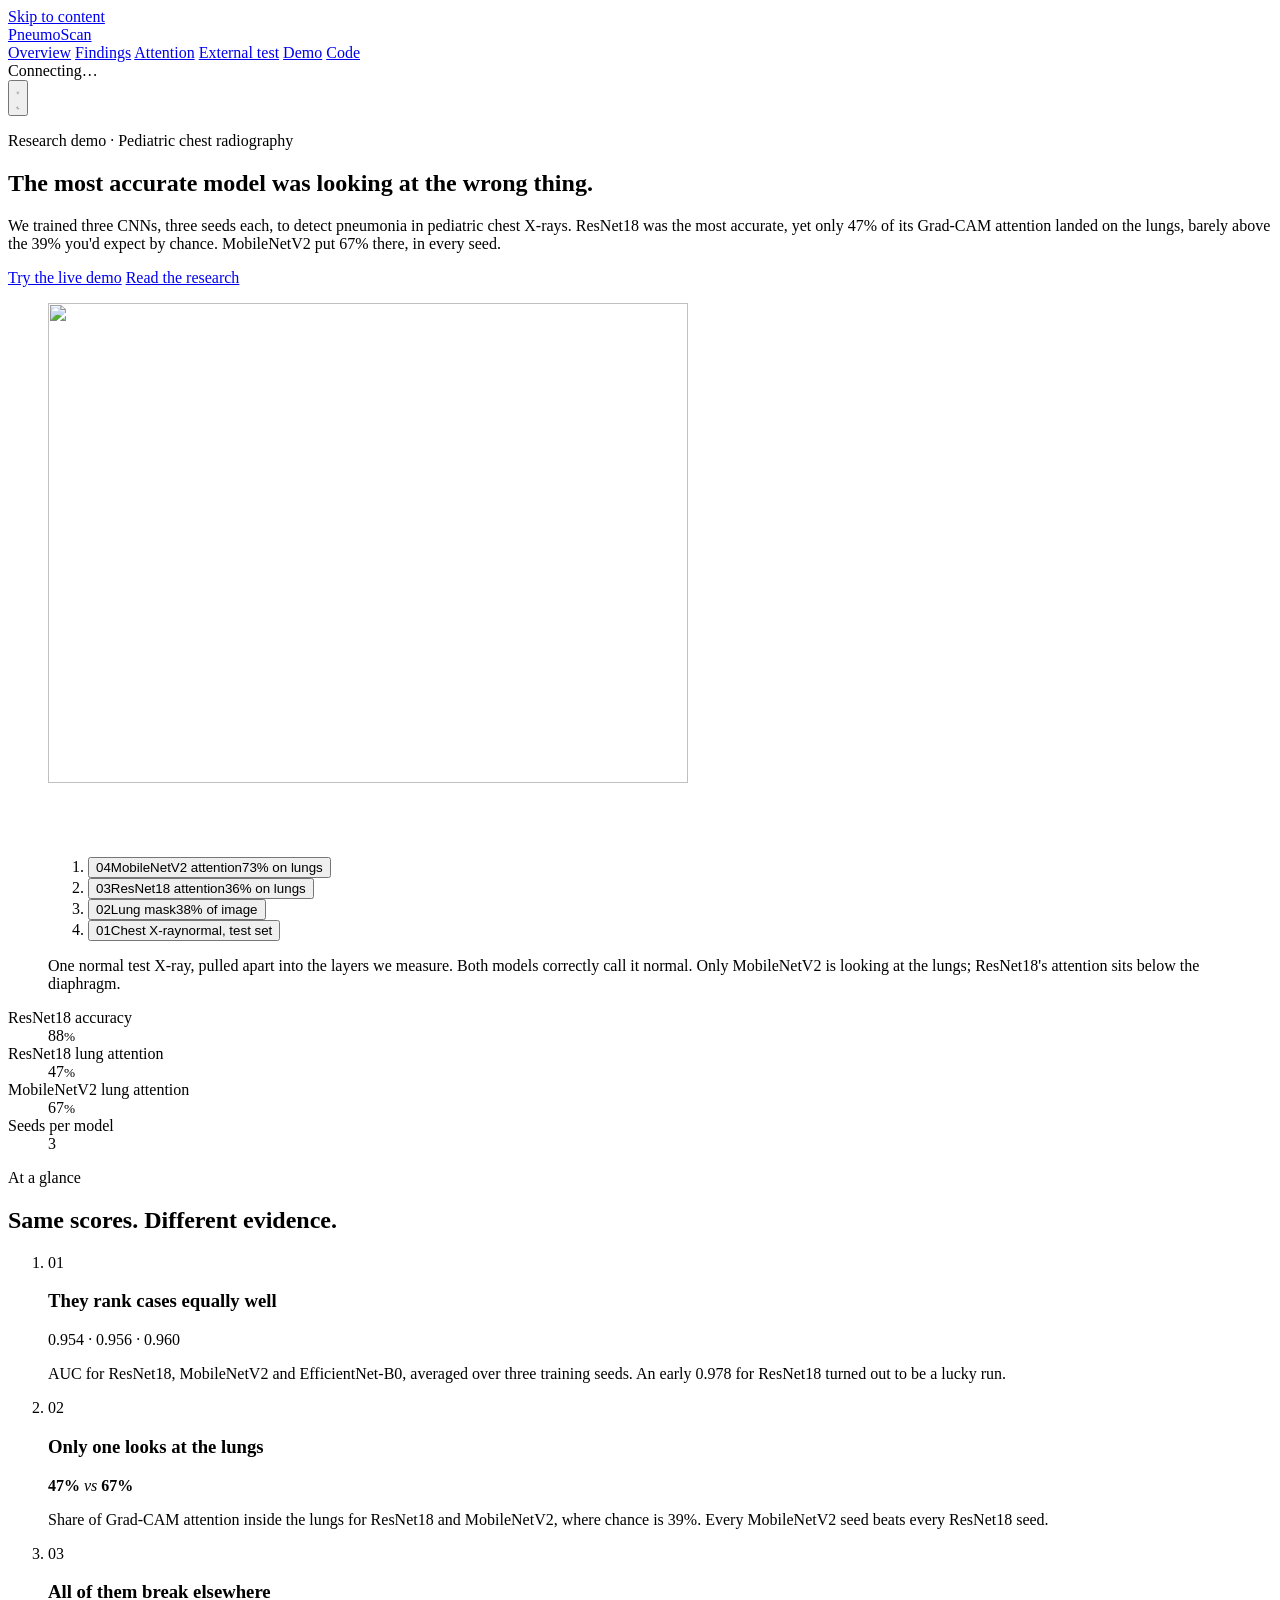
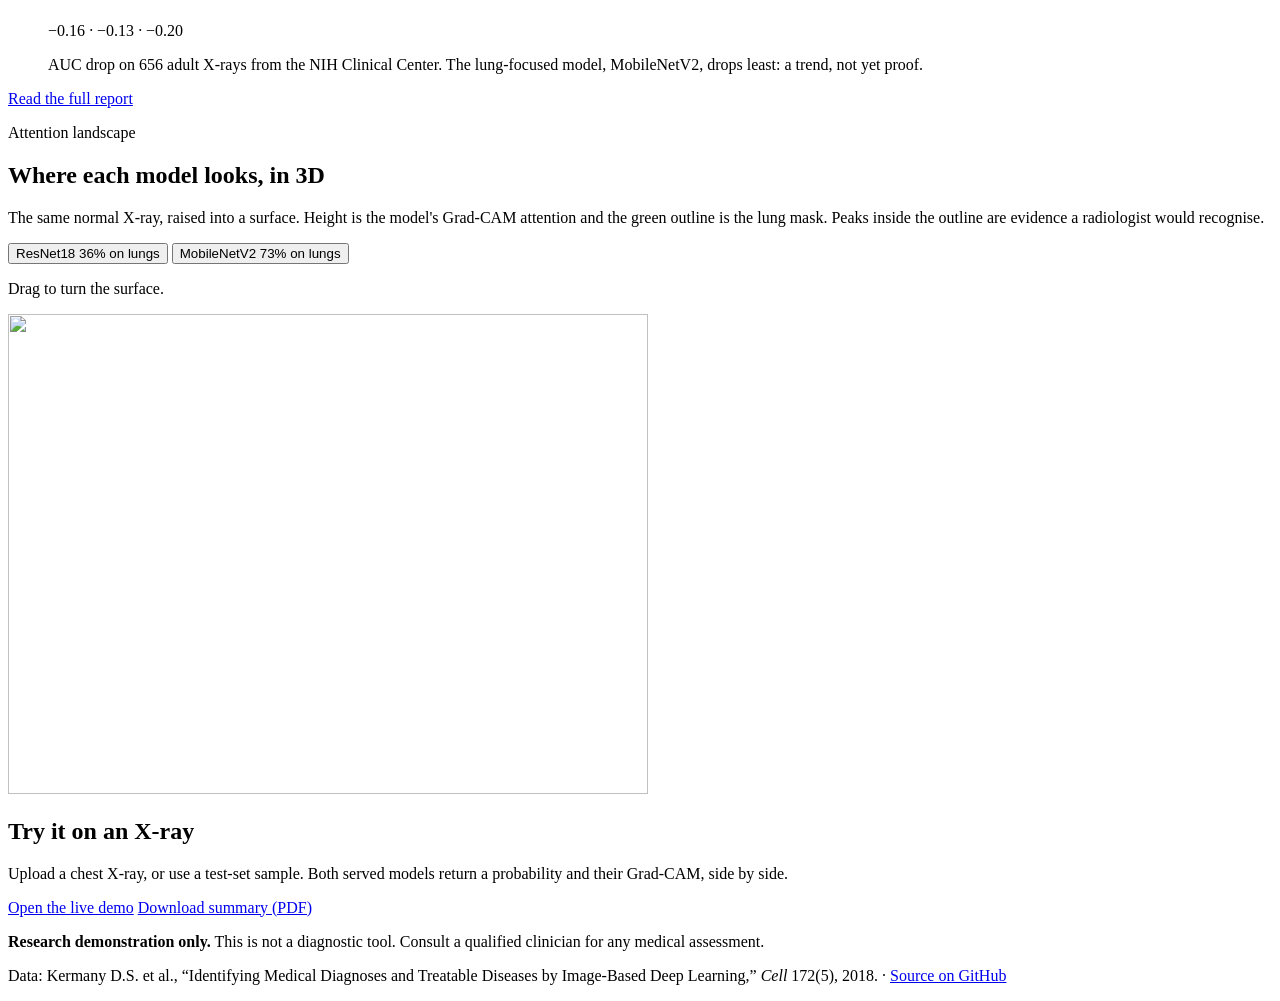
==== commit dc29a30b: "Landing page, WebGL attention landscape, live motion, theme toggle - / is now a landing page: 3D exp" ====
--- a/public/index.html
+++ b/public/index.html
@@ -3,7 +3,7 @@
 <head>
     <meta charset="UTF-8">
     <meta name="viewport" content="width=device-width, initial-scale=1">
-    <title>PneumoScan — Accuracy vs. Interpretability in Chest X-Ray CNNs</title>
+    <title>PneumoScan: where pneumonia CNNs look</title>
     <meta name="description" content="A comparison of ResNet18, MobileNetV2 and EfficientNet-B0 for pediatric pneumonia screening, and what Grad-CAM reveals about where each model looks.">
     <meta property="og:title" content="The most accurate model was looking at the wrong thing">
     <meta property="og:description" content="ResNet18 vs MobileNetV2 vs EfficientNet-B0 on 5,856 pediatric chest X-rays, audited with Grad-CAM.">
@@ -14,29 +14,37 @@
     <link rel="preconnect" href="https://fonts.gstatic.com" crossorigin>
     <link href="https://fonts.googleapis.com/css2?family=IBM+Plex+Mono:wght@400;500&family=IBM+Plex+Sans:wght@400;500;600&family=Newsreader:opsz,wght@6..72,400;6..72,500&display=swap" rel="stylesheet">
     <link rel="stylesheet" href="/style.css">
-    <script>document.documentElement.classList.add('js')</script>
+    <script>
+        document.documentElement.classList.add('js');
+        try { const t = localStorage.getItem('theme'); if (t) document.documentElement.dataset.theme = t; } catch {}
+    </script>
+    <script type="importmap">{"imports": {"three": "https://cdn.jsdelivr.net/npm/three@0.160.0/build/three.module.js", "three/addons/": "https://cdn.jsdelivr.net/npm/three@0.160.0/examples/jsm/"}}</script>
 </head>
 <body>
-    <a class="skip" href="#demo">Skip to demo</a>
+    <a class="skip" href="#main">Skip to content</a>
 
     <header class="nav">
         <div class="wrap nav-inner">
-            <a class="wordmark" href="#top">PneumoScan</a>
+            <a class="wordmark" href="/">PneumoScan</a>
             <nav aria-label="Sections">
-                <a href="#findings">Findings</a>
-                <a href="#attention">Attention</a>
-                <a href="#external">External test</a>
-                <a href="#demo">Demo</a>
-                <a href="#method">Method</a>
-                <a href="#limitations">Limitations</a>
+                <a href="/" aria-current="page">Overview</a>
+                <a href="/research.html#findings">Findings</a>
+                <a href="/research.html#attention">Attention</a>
+                <a href="/research.html#external">External test</a>
+                <a href="/research.html#demo">Demo</a>
+                <a href="https://github.com/Prathamesh250205/PneumoScan-CNN">Code</a>
             </nav>
             <div class="status" id="status" role="status">
                 <span class="dot"></span><span class="status-text">Connecting…</span>
             </div>
+            <button type="button" class="theme-toggle" id="theme-toggle" aria-label="Switch colour theme">
+                <svg class="sun" viewBox="0 0 24 24" fill="none" stroke="currentColor" stroke-width="1.6" aria-hidden="true"><circle cx="12" cy="12" r="4"/><path d="M12 2.5v2.2M12 19.3v2.2M2.5 12h2.2M19.3 12h2.2M5.3 5.3l1.5 1.5M17.2 17.2l1.5 1.5M5.3 18.7l1.5-1.5M17.2 6.8l1.5-1.5"/></svg>
+                <svg class="moon" viewBox="0 0 24 24" fill="none" stroke="currentColor" stroke-width="1.6" aria-hidden="true"><path d="M20 14.5A8 8 0 0 1 9.5 4a8 8 0 1 0 10.5 10.5Z"/></svg>
+            </button>
         </div>
     </header>
 
-    <main id="top">
+    <main id="main">
         <section class="hero wrap">
             <div class="hero-grid">
                 <div class="hero-copy">
@@ -48,8 +56,8 @@
                         barely above the 39% you'd expect by chance. MobileNetV2 put 67% there, in every seed.
                     </p>
                     <div class="actions">
-                        <a class="btn btn-primary" href="#demo">Try the classifier</a>
-                        <a class="btn btn-ghost" href="/project_summary.pdf" download>Download summary (PDF)</a>
+                        <a class="btn btn-primary" href="/research.html#demo">Try the live demo</a>
+                        <a class="btn btn-ghost" href="/research.html">Read the research</a>
                     </div>
                 </div>
 
@@ -81,328 +89,65 @@
             </dl>
         </section>
 
-        <figure class="figure wrap">
-            <div class="plate">
-                <img src="/images/gradcam_normal_example.webp" width="2380" height="420"
-                     alt="A normal chest X-ray beside Grad-CAM heatmaps from three models. ResNet18 predicts pneumonia at 0.83 while focusing on the neck and collarbones; MobileNetV2 predicts 0.09 with attention over the lung; EfficientNet-B0 predicts 1.00 with attention along the top edge.">
-            </div>
-            <figcaption>
-                <span class="fig-no">Fig. 1</span>
-                A <em>normal</em> X-ray. ResNet18 calls it pneumonia (P = 0.83) while attending to the neck and
-                clavicles. MobileNetV2 correctly calls it normal (P = 0.09). EfficientNet-B0 fixates on the image border.
-            </figcaption>
-        </figure>
-
-        <section class="section wrap" id="findings">
+        <section class="section wrap" id="glance">
             <header class="section-head">
-                <p class="eyebrow">01 · Findings</p>
-                <h2>Accuracy alone picks the wrong model</h2>
+                <p class="eyebrow">At a glance</p>
+                <h2>Same scores. Different evidence.</h2>
             </header>
-
-            <div class="cols">
-                <div class="prose">
-                    <p>
-                        Averaged over three training seeds, ResNet18 is the most accurate model (88.2%). Looking
-                        only at accuracy, it's the model you would ship.
-                    </p>
-                    <p>
-                        Accuracy at a 0.5 cut-off mostly reflects how many healthy children a model flags, though.
-                        Threshold-free AUC ties all three at 0.954–0.960. Our first single run had ResNet18 at
-                        0.978 AUC; retraining showed that was a lucky draw (0.940–0.966 across seeds).
-                    </p>
-                    <p>
-                        Grad-CAM tells a different story. In Figs. 1 and 2, ResNet18's heatmaps spread over the
-                        neck, mediastinum and image edges, while MobileNetV2's sit on lung tissue, where a
-                        radiologist looks. <a href="#attention">Section 02</a> measures this over the whole test set.
-                    </p>
-                    <p>
-                        All three over-call pneumonia at the default 0.5 threshold. Sensitivity is near perfect
-                        (above 0.98), but 30–42% of healthy children get flagged. For the served ResNet18,
-                        choosing the threshold for 95% sensitivity instead (0.946, picked by cross-validation)
-                        raises specificity from 0.68 to 0.88. The live demo uses that threshold.
-                    </p>
-                </div>
-
-                <div class="table-scroll">
-                    <table>
-                        <caption>Test set, n = 624. Mean ± SD over 3 seeds, threshold 0.5. Lung attention on normal X-rays (chance 39%).</caption>
-                        <thead>
-                            <tr><th scope="col">Model</th><th scope="col" class="num">Accuracy</th><th scope="col" class="num">AUC</th><th scope="col" class="num">Spec.</th><th scope="col" class="num">On lungs</th></tr>
-                        </thead>
-                        <tbody>
-                            <tr>
-                                <th scope="row">ResNet18</th>
-                                <td class="num">88.2% <span class="ci">± 2.9</span></td><td class="num">0.954 <span class="ci">± 0.013</span></td><td class="num">0.704 <span class="ci">± 0.083</span></td>
-                                <td class="num"><span class="pill pill-bad">47%</span></td>
-                            </tr>
-                            <tr>
-                                <th scope="row">MobileNetV2</th>
-                                <td class="num">83.9% <span class="ci">± 2.6</span></td><td class="num">0.956 <span class="ci">± 0.025</span></td><td class="num">0.578 <span class="ci">± 0.072</span></td>
-                                <td class="num"><span class="pill pill-good">67%</span></td>
-                            </tr>
-                            <tr>
-                                <th scope="row">EfficientNet-B0</th>
-                                <td class="num">84.3% <span class="ci">± 0.6</span></td><td class="num">0.960 <span class="ci">± 0.002</span></td><td class="num">0.588 <span class="ci">± 0.017</span></td>
-                                <td class="num"><span class="pill pill-mid">47%</span></td>
-                            </tr>
-                        </tbody>
-                    </table>
-                </div>
-            </div>
-
-            <figure class="figure">
-                <div class="plate">
-                    <img src="/images/gradcam_pneumonia_example.webp" width="2383" height="486" loading="lazy"
-                         alt="A pneumonia chest X-ray beside Grad-CAM heatmaps. All three models predict pneumonia at 1.00; ResNet18 attends to the upper-right shoulder, MobileNetV2 to the left mid-lung, EfficientNet-B0 to the top border.">
-                </div>
-                <figcaption>
-                    <span class="fig-no">Fig. 2</span>
-                    A <em>pneumonia</em> X-ray. All three models are confident (P = 1.00), but only MobileNetV2's
-                    attention concentrates on lung tissue. ResNet18 gets this one right without looking where the disease is.
-                </figcaption>
-            </figure>
+            <ol class="glance">
+                <li>
+                    <span class="glance-n">01</span>
+                    <h3>They rank cases equally well</h3>
+                    <p class="glance-big">0.954 <i>·</i> 0.956 <i>·</i> 0.960</p>
+                    <p>AUC for ResNet18, MobileNetV2 and EfficientNet-B0, averaged over three training seeds. An early
+                        0.978 for ResNet18 turned out to be a lucky run.</p>
+                </li>
+                <li>
+                    <span class="glance-n">02</span>
+                    <h3>Only one looks at the lungs</h3>
+                    <p class="glance-big"><b class="bad">47%</b> <i>vs</i> <b class="good">67%</b></p>
+                    <p>Share of Grad-CAM attention inside the lungs for ResNet18 and MobileNetV2, where chance is 39%.
+                        Every MobileNetV2 seed beats every ResNet18 seed.</p>
+                </li>
+                <li>
+                    <span class="glance-n">03</span>
+                    <h3>All of them break elsewhere</h3>
+                    <p class="glance-big">−0.16 <i>·</i> −0.13 <i>·</i> −0.20</p>
+                    <p>AUC drop on 656 adult X-rays from the NIH Clinical Center. The lung-focused model, MobileNetV2,
+                        drops least: a trend, not yet proof.</p>
+                </li>
+            </ol>
+            <p class="more"><a href="/research.html">Read the full report</a></p>
         </section>
 
-        <section class="section wrap" id="attention">
-            <header class="section-head">
-                <p class="eyebrow">02 · Attention, measured</p>
-                <h2>Only one model reliably looks at the lungs</h2>
-            </header>
-            <div class="cols">
-                <div class="prose">
-                    <p>
-                        For every test image, a pretrained chest X-ray segmentation model (torchxrayvision's
-                        ChestX-Det PSPNet) outlines the lungs, clavicles and scapulae. We then measure what share
-                        of each model's Grad-CAM attention falls inside the lungs. Attention spread at random would
-                        score the lungs' share of the image, shown as the dashed line.
+        <section class="section section-alt" id="landscape">
+            <div class="wrap land-grid">
+                <div class="land-copy">
+                    <p class="eyebrow">Attention landscape</p>
+                    <h2>Where each model looks, in 3D</h2>
+                    <p class="section-sub">
+                        The same normal X-ray, raised into a surface. Height is the model's Grad-CAM attention and the
+                        green outline is the lung mask. Peaks inside the outline are evidence a radiologist would recognise.
                     </p>
-                    <p>
-                        Across three training seeds, MobileNetV2 puts 67% of its attention on the lungs of normal
-                        children. ResNet18 manages 47% and EfficientNet-B0 47%. Every MobileNetV2 seed beats every
-                        ResNet18 seed, on children and on adult NIH X-rays (58% vs 39%).
-                    </p>
-                    <p>
-                        One correction to how this project started. By eye, ResNet18 seemed to lock onto the
-                        shoulders. Measured on the served model, its attention on clavicles and scapulae (4.7%) is below their 6.4% share
-                        of the image. Its attention isn't on the shoulders; it's simply not on the lungs.
-                    </p>
+                    <div class="land-toggle" role="group" aria-label="Model">
+                        <button type="button" data-model="resnet18" aria-pressed="false">ResNet18 <span class="bad">36% on lungs</span></button>
+                        <button type="button" data-model="mobilenet_v2" aria-pressed="true">MobileNetV2 <span class="good">73% on lungs</span></button>
+                    </div>
+                    <p class="land-hint">Drag to turn the surface.</p>
                 </div>
-                <figure class="dotplot" aria-label="Share of Grad-CAM attention inside the lungs, by model and test set">
-                    <div class="dp-group" style="--chance:38.5%">
-                        <p class="dp-title">Pediatric test set · normal X-rays (n = 234)</p>
-                        <div class="dp-row">
-                            <span class="dp-label">ResNet18</span>
-                            <div class="dp-track">
-                                <span class="dp-ci" style="left:41.0%;width:10.8%"></span><span class="dp-seed" style="left:47.8%"></span><span class="dp-seed" style="left:41.0%"></span><span class="dp-seed" style="left:51.8%"></span>
-                                <button type="button" class="dp-dot" style="left:46.8%" aria-label="ResNet18: mean 46.8% · seeds 47.8, 41.0, 51.8" data-tip="mean 46.8% · seeds 47.8, 41.0, 51.8"></button>
-                            </div>
-                            <span class="dp-val">46.8%</span>
-                        </div>
-                        <div class="dp-row">
-                            <span class="dp-label">MobileNetV2</span>
-                            <div class="dp-track">
-                                <span class="dp-ci" style="left:63.3%;width:7.0%"></span><span class="dp-seed" style="left:68.6%"></span><span class="dp-seed" style="left:63.3%"></span><span class="dp-seed" style="left:70.3%"></span>
-                                <button type="button" class="dp-dot" style="left:67.4%" aria-label="MobileNetV2: mean 67.4% · seeds 68.6, 63.3, 70.3" data-tip="mean 67.4% · seeds 68.6, 63.3, 70.3"></button>
-                            </div>
-                            <span class="dp-val">67.4%</span>
-                        </div>
-                        <div class="dp-row">
-                            <span class="dp-label">EfficientNet-B0</span>
-                            <div class="dp-track">
-                                <span class="dp-ci" style="left:41.8%;width:13.2%"></span><span class="dp-seed" style="left:55.0%"></span><span class="dp-seed" style="left:41.8%"></span><span class="dp-seed" style="left:43.9%"></span>
-                                <button type="button" class="dp-dot" style="left:46.9%" aria-label="EfficientNet-B0: mean 46.9% · seeds 55.0, 41.8, 43.9" data-tip="mean 46.9% · seeds 55.0, 41.8, 43.9"></button>
-                            </div>
-                            <span class="dp-val">46.9%</span>
-                        </div>
-                    </div>
-                    <div class="dp-group" style="--chance:33.4%">
-                        <p class="dp-title">Adult NIH set · normal X-rays (n = 150)</p>
-                        <div class="dp-row">
-                            <span class="dp-label">ResNet18</span>
-                            <div class="dp-track">
-                                <span class="dp-ci" style="left:34.2%;width:10.5%"></span><span class="dp-seed" style="left:38.2%"></span><span class="dp-seed" style="left:34.2%"></span><span class="dp-seed" style="left:44.7%"></span>
-                                <button type="button" class="dp-dot" style="left:39.0%" aria-label="ResNet18: mean 39.0% · seeds 38.2, 34.2, 44.7" data-tip="mean 39.0% · seeds 38.2, 34.2, 44.7"></button>
-                            </div>
-                            <span class="dp-val">39.0%</span>
-                        </div>
-                        <div class="dp-row">
-                            <span class="dp-label">MobileNetV2</span>
-                            <div class="dp-track">
-                                <span class="dp-ci" style="left:55.7%;width:4.4%"></span><span class="dp-seed" style="left:55.7%"></span><span class="dp-seed" style="left:60.1%"></span><span class="dp-seed" style="left:59.1%"></span>
-                                <button type="button" class="dp-dot" style="left:58.3%" aria-label="MobileNetV2: mean 58.3% · seeds 55.7, 60.1, 59.1" data-tip="mean 58.3% · seeds 55.7, 60.1, 59.1"></button>
-                            </div>
-                            <span class="dp-val">58.3%</span>
-                        </div>
-                        <div class="dp-row">
-                            <span class="dp-label">EfficientNet-B0</span>
-                            <div class="dp-track">
-                                <span class="dp-ci" style="left:16.7%;width:27.4%"></span><span class="dp-seed" style="left:44.1%"></span><span class="dp-seed" style="left:16.7%"></span><span class="dp-seed" style="left:19.7%"></span>
-                                <button type="button" class="dp-dot" style="left:26.8%" aria-label="EfficientNet-B0: mean 26.8% · seeds 44.1, 16.7, 19.7" data-tip="mean 26.8% · seeds 44.1, 16.7, 19.7"></button>
-                            </div>
-                            <span class="dp-val">26.8%</span>
-                        </div>
-                    </div>
-                    <div class="dp-axis" aria-hidden="true"><i></i><div class="dp-ticks"><span style="left:0">0%</span><span style="left:25%">25%</span><span style="left:50%">50%</span><span style="left:75%">75%</span><span style="left:100%">100%</span></div><i></i></div>
-                    <figcaption>
-                        <span class="fig-no">Fig. 3</span>
-                        Share of Grad-CAM attention inside the lung mask. Large dot = mean of 3 training seeds, small
-                        dots = individual seeds, bar = seed range. Dashed line =
-                        lung share of the image (chance). On pneumonia X-rays the segmenter misses some consolidated
-                        lung, so normal X-rays are the clean comparison; the ranking is the same on both.
-                    </figcaption>
-                </figure>
-            </div>
-        </section>
-
-        <section class="section wrap" id="external">
-            <header class="section-head">
-                <p class="eyebrow">03 · External test</p>
-                <h2>Every model breaks on another hospital's X-rays</h2>
-            </header>
-            <div class="cols">
-                <div class="prose">
-                    <p>
-                        We scored all three models on 656 adult chest X-rays from the NIH Clinical Center, labelled
-                        by radiologists (Majkowska et al., 2020): 364 with airspace opacity, 292 with no findings.
-                        Different country, different scanners, adults instead of children.
-                    </p>
-                    <p>
-                        Every model loses 0.13–0.20 AUC. MobileNetV2 holds up best on average (0.822 vs 0.794 for
-                        ResNet18) and beats it in two of three seeds (−0.017, +0.078, +0.026). That's a trend, not
-                        proof, with three seeds. The pediatric threshold doesn't transfer either: at 0.946, the served
-                        ResNet18 flags 80% of healthy adults.
-                    </p>
-                    <p>
-                        The honest reading: the model that looks at the lungs also degrades least, but the
-                        population shift hurts every model badly. More seeds or more external data would be needed
-                        to call the robustness gain real.
-                    </p>
-                </div>
-                <div class="table-scroll">
-                    <table>
-                        <caption>AUC, mean ± SD over 3 seeds</caption>
-                        <thead>
-                            <tr><th scope="col">Model</th><th scope="col" class="num">Pediatric</th><th scope="col" class="num">Adult NIH</th><th scope="col" class="num">Drop</th></tr>
-                        </thead>
-                        <tbody>
-                            <tr><th scope="row">ResNet18</th><td class="num">0.954 <span class="ci">± 0.013</span></td><td class="num">0.794 <span class="ci">± 0.023</span></td><td class="num">−0.160</td></tr>
-                            <tr><th scope="row">MobileNetV2</th><td class="num">0.956 <span class="ci">± 0.025</span></td><td class="num">0.822 <span class="ci">± 0.024</span></td><td class="num">−0.134</td></tr>
-                            <tr><th scope="row">EfficientNet-B0</th><td class="num">0.960 <span class="ci">± 0.002</span></td><td class="num">0.758 <span class="ci">± 0.012</span></td><td class="num">−0.202</td></tr>
-                        </tbody>
-                    </table>
+                <div class="land-view" id="land" aria-label="3D surface of the X-ray with Grad-CAM attention as height" role="img">
+                    <img class="land-fallback" src="/images/hero/xray.webp" alt="" width="640" height="480">
                 </div>
             </div>
         </section>
 
-        <section class="section section-alt" id="demo">
-            <div class="wrap">
-                <header class="section-head">
-                    <p class="eyebrow">04 · Live demo</p>
-                    <h2>Run the served model on an X-ray</h2>
-                    <p class="section-sub">Images are downscaled in your browser, sent once for inference, and not stored.</p>
-                </header>
-
-                <div class="demo">
-                    <div class="panel">
-                        <label class="drop" id="drop" for="file">
-                            <input type="file" id="file" accept="image/png,image/jpeg,image/webp">
-                            <span class="drop-empty" id="drop-empty">
-                                <svg width="28" height="28" viewBox="0 0 24 24" fill="none" stroke="currentColor" stroke-width="1.5" aria-hidden="true"><path d="M12 16V4m0 0-4 4m4-4 4 4M4 16v2a2 2 0 0 0 2 2h12a2 2 0 0 0 2-2v-2"/></svg>
-                                <span class="drop-title">Drop a chest X-ray, or <u>browse</u></span>
-                                <span class="drop-hint">PNG, JPEG or WebP · frontal (PA/AP) view</span>
-                            </span>
-                            <img id="preview" alt="Selected X-ray preview" hidden>
-                        </label>
-                        <div class="samples">
-                            <span>Or try a test-set image:</span>
-                            <button type="button" class="link-btn" data-sample="normal">Normal</button>
-                            <button type="button" class="link-btn" data-sample="pneumonia">Pneumonia</button>
-                        </div>
-                        <div class="panel-foot">
-                            <span class="file-name" id="file-name">No file selected</span>
-                            <button type="button" class="btn btn-ghost btn-sm" id="clear" hidden>Clear</button>
-                            <button type="button" class="btn btn-primary btn-sm" id="analyze" disabled>Analyze</button>
-                        </div>
-                    </div>
-
-                    <div class="panel result" id="result" aria-live="polite">
-                        <p class="result-empty" id="result-empty">Results appear here after you analyze an image.</p>
-                        <div id="result-body" hidden>
-                            <p class="result-label">Model output · ResNet18</p>
-                            <p class="verdict" id="verdict">—</p>
-                            <p class="verdict-note" id="verdict-note"></p>
-
-                            <div class="meter" role="img" id="meter" aria-label="">
-                                <div class="meter-track">
-                                    <span class="meter-marker" id="meter-marker"></span>
-                                </div>
-                                <div class="meter-scale"><span style="left:0">0</span><span style="left:50%">0.50</span><span style="left:94.6%">0.946</span><span style="left:100%"></span></div>
-                            </div>
-
-                            <dl class="probs">
-                                <div><dt>P(pneumonia)</dt><dd id="p-pneu">—</dd></div>
-                                <div><dt>P(normal)</dt><dd id="p-norm">—</dd></div>
-                                <div><dt>Round trip</dt><dd id="latency">—</dd></div>
-                            </dl>
-                            <p class="fine">Not a diagnosis. The 0.946 screening threshold was chosen to keep 95% sensitivity on the test set (cross-validated specificity 0.88).</p>
-                        </div>
-                        <p class="error" id="error" role="alert" hidden></p>
-                    </div>
-                </div>
-
-                <div class="cams" id="cams" hidden>
-                    <h3 class="cams-title">Where each model looked</h3>
-                    <p class="cams-sub">Grad-CAM for each model's own prediction. Red is where the evidence came from. Look for attention on the lung fields versus the shoulders, neck or image edges.</p>
-                    <div class="cams-grid">
-                        <figure class="cam">
-                            <img id="cam-resnet18" alt="ResNet18 Grad-CAM overlay on the uploaded X-ray">
-                            <figcaption><strong>ResNet18</strong> <span>P(pneumonia) <b id="cam-p-resnet18">—</b></span></figcaption>
-                        </figure>
-                        <figure class="cam">
-                            <img id="cam-mobilenet_v2" alt="MobileNetV2 Grad-CAM overlay on the uploaded X-ray">
-                            <figcaption><strong>MobileNetV2</strong> <span>P(pneumonia) <b id="cam-p-mobilenet_v2">—</b></span></figcaption>
-                        </figure>
-                    </div>
-                </div>
+        <section class="section wrap cta">
+            <h2>Try it on an X-ray</h2>
+            <p>Upload a chest X-ray, or use a test-set sample. Both served models return a probability and their Grad-CAM, side by side.</p>
+            <div class="actions">
+                <a class="btn btn-primary" href="/research.html#demo">Open the live demo</a>
+                <a class="btn btn-ghost" href="/project_summary.pdf" download>Download summary (PDF)</a>
             </div>
-        </section>
-
-        <section class="section wrap" id="method">
-            <header class="section-head">
-                <p class="eyebrow">05 · Method</p>
-                <h2>How it was built</h2>
-            </header>
-            <ol class="steps">
-                <li>
-                    <h3>Data</h3>
-                    <p>Kermany et al. (2018) pediatric chest X-rays, 5,856 images labelled NORMAL or PNEUMONIA, ages 1–5, from Guangzhou Women and Children's Medical Center.</p>
-                </li>
-                <li>
-                    <h3>Transfer learning</h3>
-                    <p>ImageNet-pretrained ResNet18, MobileNetV2 and EfficientNet-B0, each fine-tuned with a 2-class head on identical splits.</p>
-                </li>
-                <li>
-                    <h3>Explainability</h3>
-                    <p>Grad-CAM on the last convolutional block, scored against lung and shoulder masks from a pretrained segmenter. Bootstrap CIs, paired across models.</p>
-                </li>
-                <li>
-                    <h3>Serving</h3>
-                    <p>ONNX Runtime + FastAPI on Vercel. Each model also outputs its class activation map, which equals Grad-CAM for these heads, so heatmaps cost no backward pass.</p>
-                </li>
-            </ol>
-        </section>
-
-        <section class="section wrap" id="limitations">
-            <header class="section-head">
-                <p class="eyebrow">06 · Limitations</p>
-                <h2>What this does not show</h2>
-            </header>
-            <ul class="limits">
-                <li><strong>Three seeds per model.</strong> Enough to show the attention gap is stable and the AUC lead was luck; too few for significance tests between architectures.</li>
-                <li><strong>The external test mixes two shifts.</strong> NIH differs in hospital and in age (adults, mostly AP views), so we can't say which one causes the drop.</li>
-                <li><strong>Masks, not radiologists.</strong> Lung masks come from a model trained on adults. It misses some consolidated lung on pediatric pneumonia X-rays, which is why normal X-rays are the primary comparison. On a frontal X-ray the heart overlaps the left lung, and the mask counts that overlap as lung.
-                <li><strong>Not a medical device.</strong> No FDA or CE clearance. Do not use it for clinical decisions.</li>
-            </ul>
         </section>
     </main>
 
@@ -418,6 +163,7 @@
         </div>
     </footer>
 
-    <script src="/script.js"></script>
+    <script src="/common.js"></script>
+    <script type="module" src="/landscape.js"></script>
 </body>
 </html>
